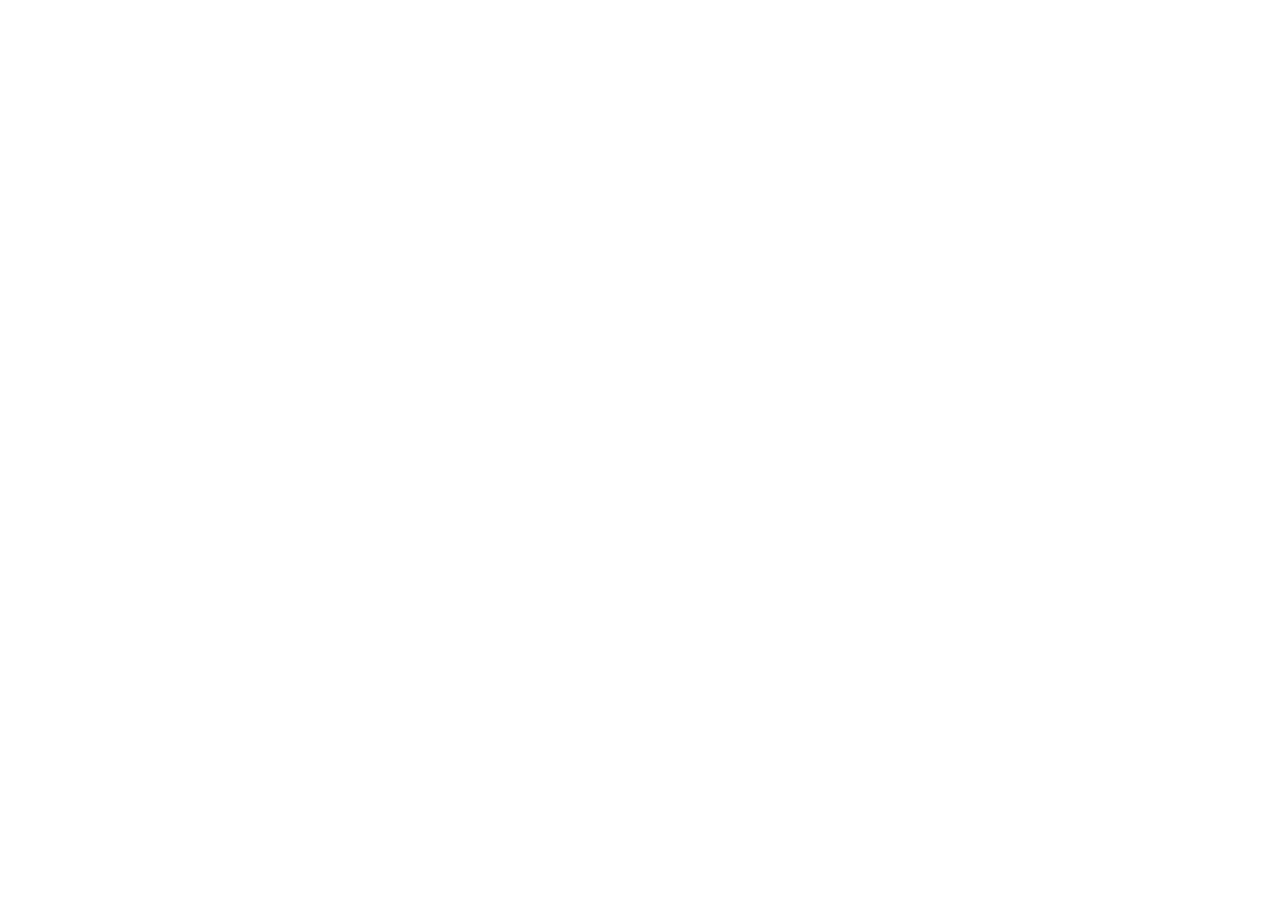
==== index.html @ 8bc642f0 "add home page" ====
<!DOCTYPE html>
<html lang="en">
<head>
  <meta charset="UTF-8">
  <meta name="viewport" content="width=device-width, initial-scale=1.0">
  <title>Friendly Accounting Service - Home</title>
</head>
<body>
  
</body>
</html>
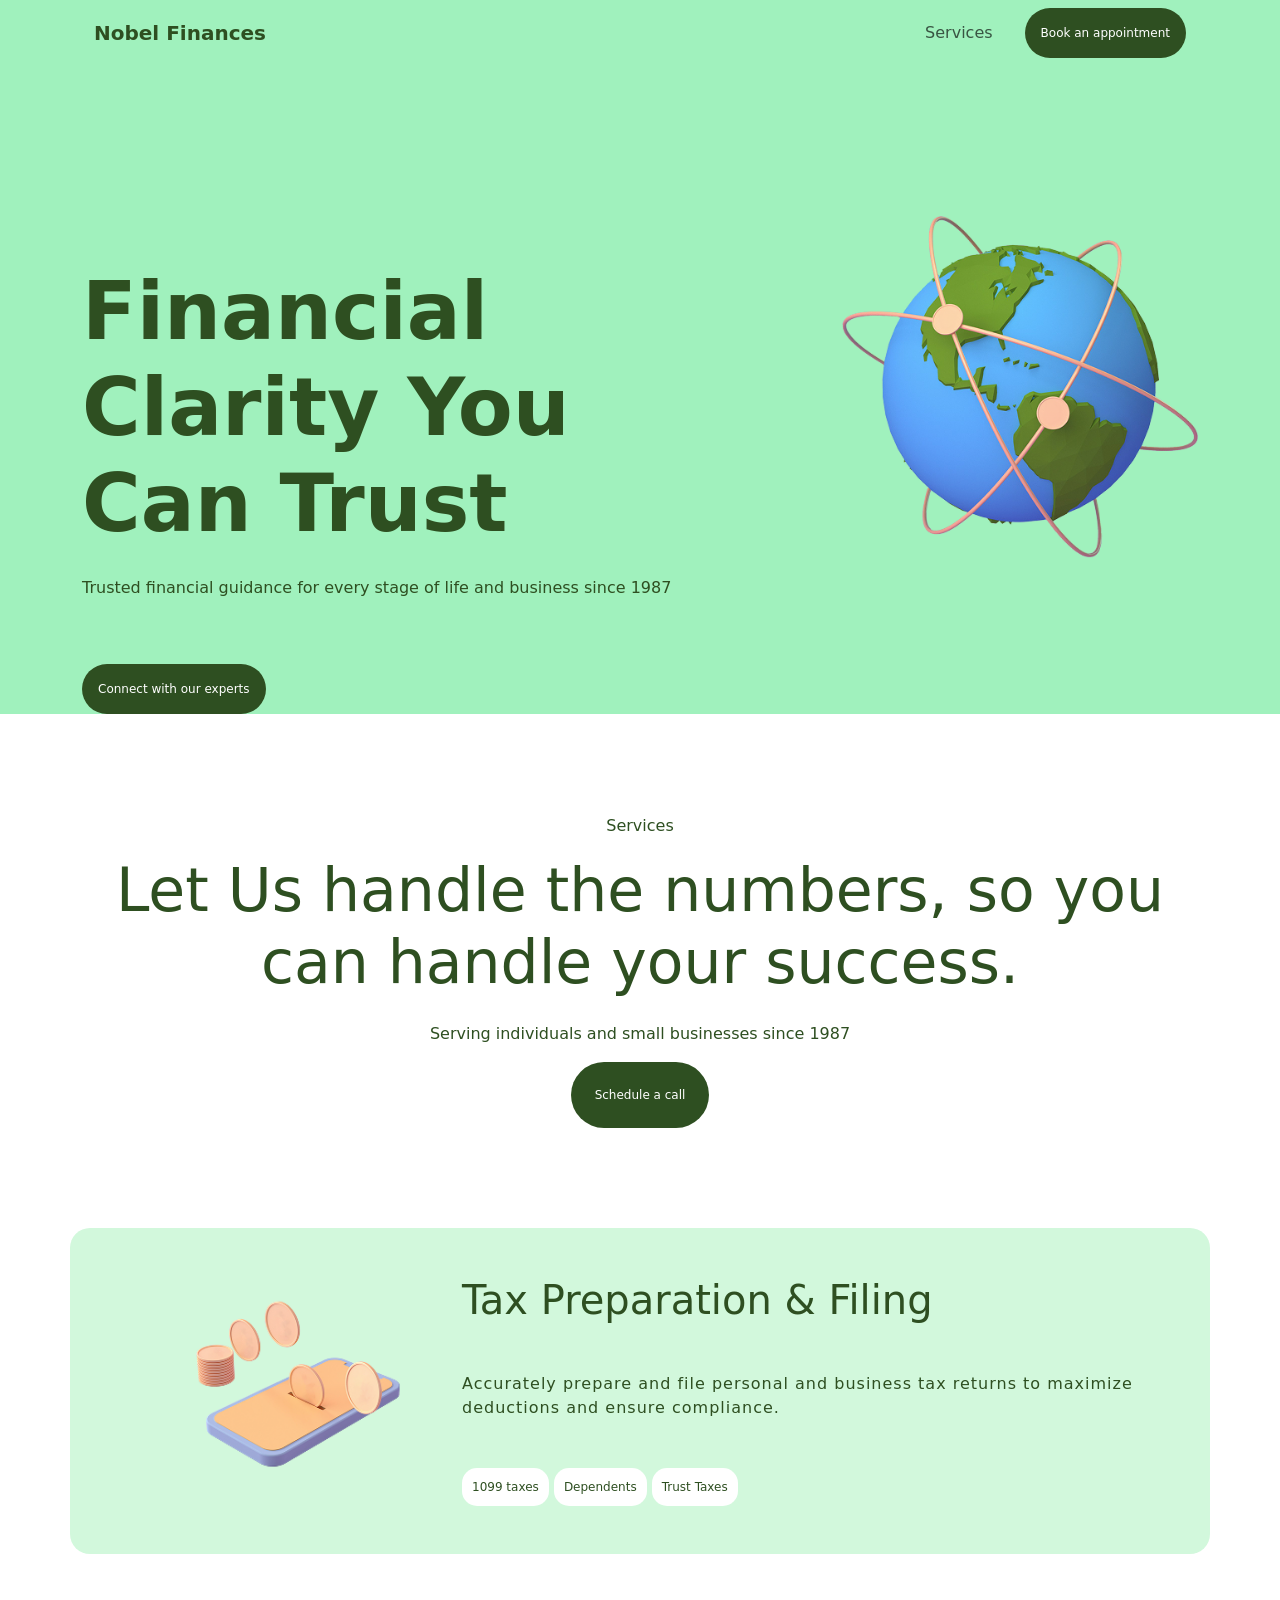
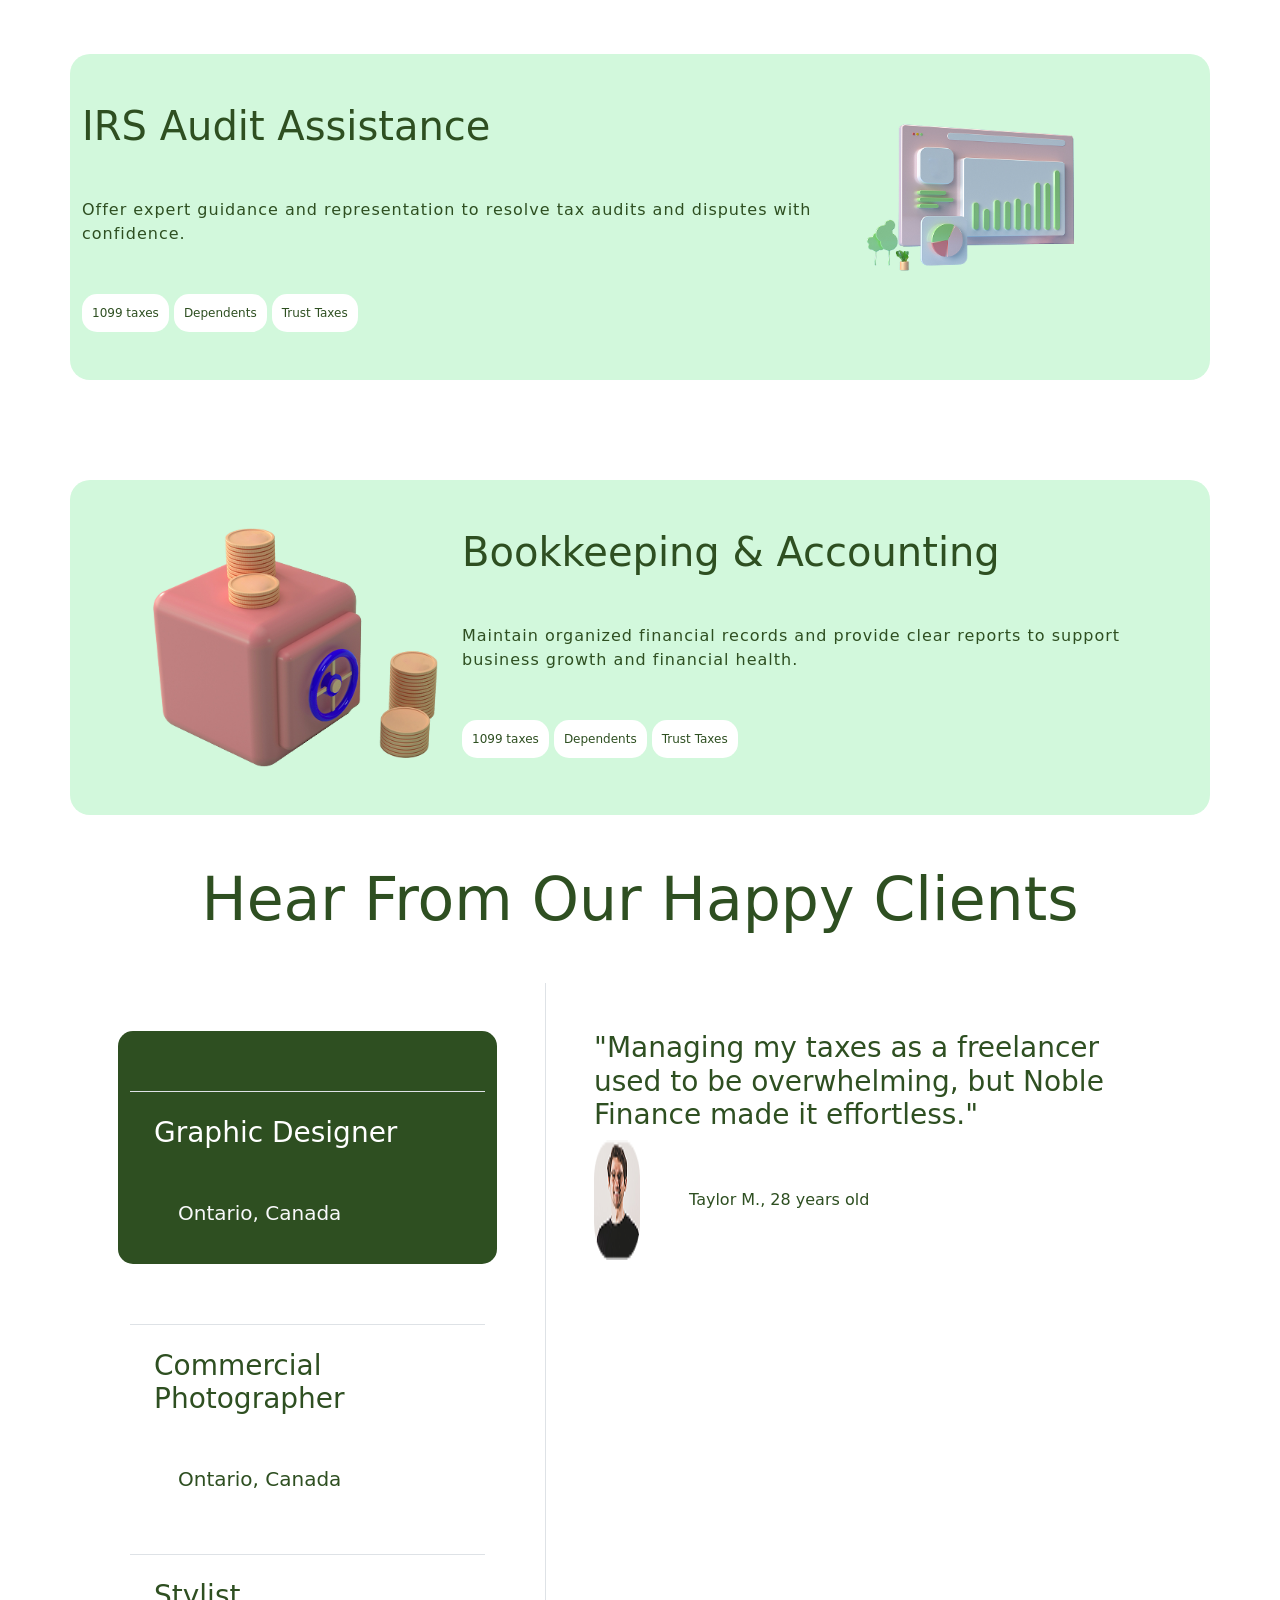
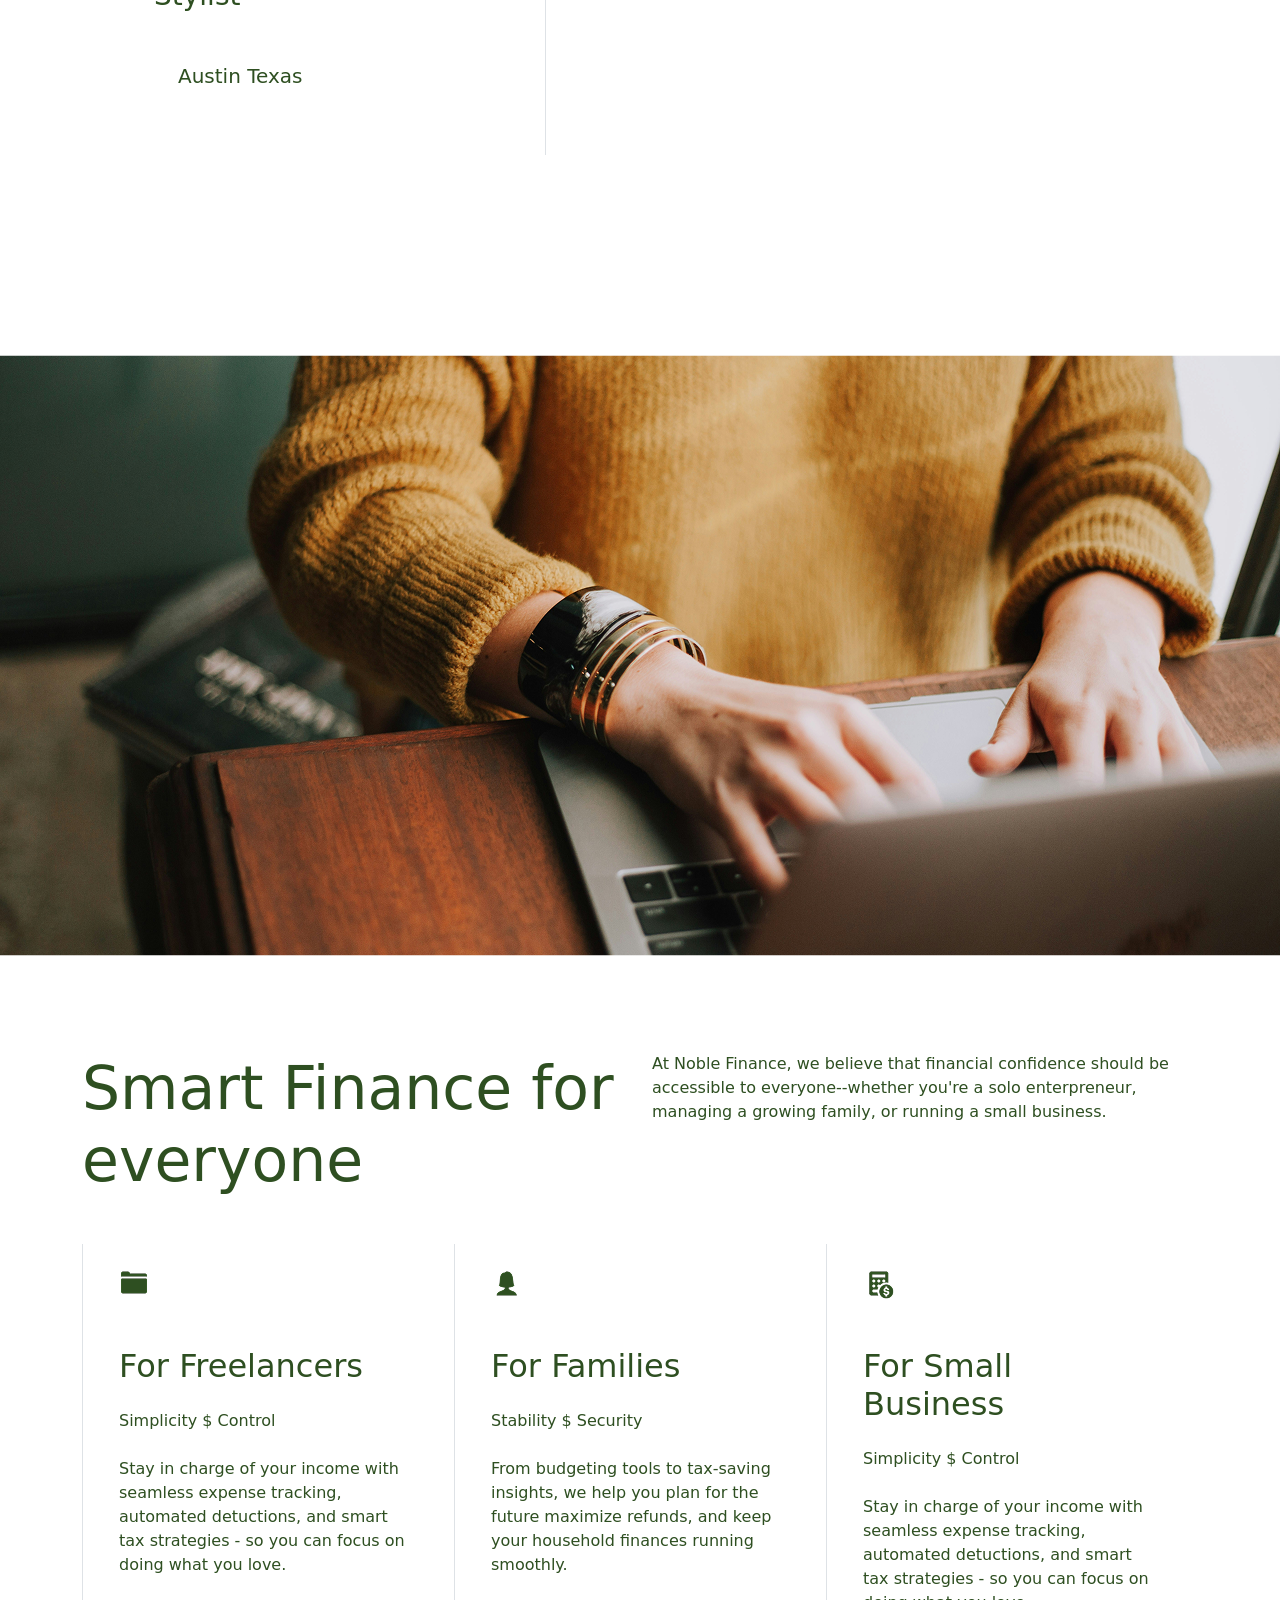
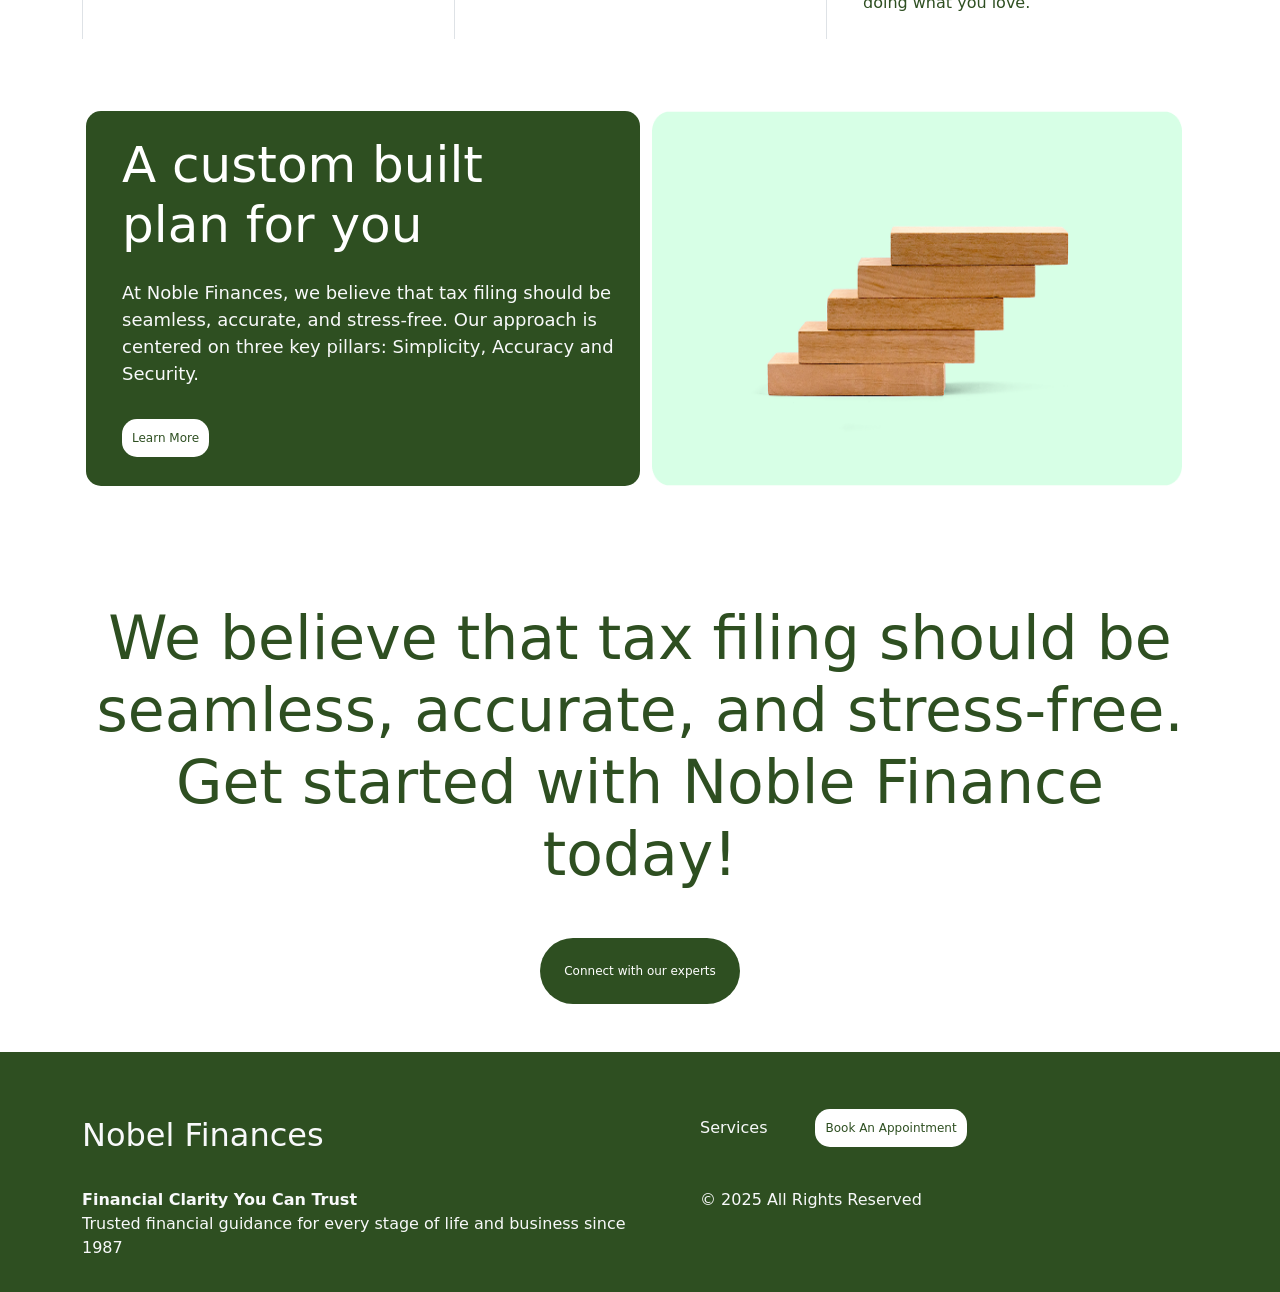
==== commit 5265eb38: "add home page complete and responsive" ====
--- a/index.html
+++ b/index.html
@@ -1,11 +1,255 @@
 <!DOCTYPE html>
 <html lang="en">
+
 <head>
   <meta charset="UTF-8">
   <meta name="viewport" content="width=device-width, initial-scale=1.0">
   <title>Friendly Accounting Service - Home</title>
+  <link rel="stylesheet" href="style.css">
+  <!-- Bootstrap CDN -->
+  <link href="https://cdn.jsdelivr.net/npm/bootstrap@5.3.3/dist/css/bootstrap.min.css" rel="stylesheet">
 </head>
+
 <body>
-  
+  <!-- Home Page: Nav-Bar Section -->
+  <header>
+    <div class="container">
+      <nav class="navbar navbar-expand-sm">
+        <div class="container">
+          <a class="navbar-brand logo fw-semibold" href="index.html">Nobel Finances</a>
+          <button class="navbar-toggler" type="button" data-bs-toggle="collapse" data-bs-target="#collapsibleNavbar">
+            <span class="navbar-toggler-icon"></span>
+          </button>
+          <div class="collapse navbar-collapse justify-content-end" id="collapsibleNavbar">
+            <ul class="navbar-nav">
+              <li class="nav-item">
+                <a class="nav-link me-4" href="services.html">Services</a>
+              </li>
+            </ul>
+            <button class="dark-button border-0 p-3">Book an appointment</button>
+          </div>
+        </div>
+      </nav>
+    </div>
+    <!-- Main Banner Section -->
+    <div class="container main-banner">
+      <div class="row justify-content-between">
+        <div class="col-sm-12 col-md-7">
+          <h1 class="main-heading mt-5">Financial Clarity You Can Trust</h1>
+          <p class="mt-4">Trusted financial guidance for every stage of life and business since 1987</p>
+          <button class="dark-button border-0 p-3 mt-5">Connect with our experts</button>
+        </div>
+        <div class="col-sm-12 col-md-4 atlas-img mb-5">
+          <img src="assets/images/atlas_img.png" alt="atlas img">
+        </div>
+      </div>
+    </div>
+  </header>
+
+  <main>
+    <!-- About Us -->
+    <div class="container home-about">
+      <p class="text-center">Services</p>
+      <h2 class="sub-title banner-title text-center">Let Us handle the numbers, so you can handle your success.
+      </h2>
+      <p class="text-center mt-4">Serving individuals and small businesses since 1987</p>
+      <div class="d-flex justify-content-center">
+        <button class="dark-button border-0 p-4">Schedule a call</button>
+      </div>
+    </div>
+    <!--  SMALL BANNERS-->
+    <!-- Tax Preparation and Filing -->
+    <div class="container banner-sm d-flex">
+      <div class="row mt-5 mb-5">
+        <div class="col-sm-12 col-md-6 col-lg-4 text-end">
+          <img src="assets/images/taxpayer_banner.png" class="banner-sm-img" alt="mobile gold">
+        </div>
+        <div class="col-sm-12 col-md-6 col-lg-8">
+          <h2 class="banner-sm-title">Tax Preparation & Filing</h2>
+          <p class="banner-sm-text mb-5 mt-5">Accurately prepare and file personal and business tax returns to maximize
+            deductions
+            and ensure compliance.</p>
+          <button class="light-button border-0">1099 taxes</button>
+          <button class="light-button border-0">Dependents</button>
+          <button class="light-button border-0">Trust Taxes</button>
+        </div>
+      </div>
+    </div>
+    <!-- IRS Audit Assistance -->
+    <div class="container banner-sm d-flex justify-content-center">
+      <div class="row flex-row-reverse mt-5 mb-5">
+        <div class="col-sm-12 col-md-6 col-lg-4">
+          <img src="assets/images/audit_img.png" class="banner-sm-img" alt="mobile gold">
+        </div>
+        <div class="col-sm-12 col-md-6 col-lg-8">
+          <h2 class="banner-sm-title">IRS Audit Assistance</h2>
+          <p class="banner-sm-text mb-5 mt-5">
+            Offer expert guidance and representation to resolve tax audits and
+            disputes with confidence.
+          </p>
+          <button class="light-button border-0">1099 taxes</button>
+          <button class="light-button border-0">Dependents</button>
+          <button class="light-button border-0">Trust Taxes</button>
+        </div>
+      </div>
+    </div>
+    <!-- Bookkeeping & Accounting -->
+    <div class="container banner-sm d-flex">
+      <div class="row mt-5 mb-5">
+        <div class="col-sm-12 col-md-6 col-lg-4 text-end">
+          <img src="assets/images/bookkeeping_img.png" class="banner-sm-img" alt="mobile gold">
+        </div>
+        <div class="col-sm-12 col-md-6 col-lg-8">
+          <h2 class="banner-sm-title">Bookkeeping & Accounting</h2>
+          <p class="banner-sm-text mb-5 mt-5">
+            Maintain organized financial records and provide clear reports to support
+            business growth and financial health.</p>
+          <button class="light-button border-0">1099 taxes</button>
+          <button class="light-button border-0">Dependents</button>
+          <button class="light-button border-0">Trust Taxes</button>
+        </div>
+      </div>
+    </div>
+    <!-- Client Review -->
+    <div class="container mt-5">
+      <div class="row">
+        <h2 class="sub-title text-center mb-5">Hear From Our Happy Clients</h2>
+        <div class="col-sm-12 col-md-5 p-5 review-section">
+          <div class="container dark-card">
+            <!-- <div class="horizontal-line mt-3"></div> -->
+            <h3 class="card-header border-top p-4">Graphic Designer</h3>
+            <p class="text-light ms-5 mt-4">Ontario, Canada</p>
+          </div>
+          <div class="container light-card">
+            <!-- <div class="horizontal-line mt-3"></div> -->
+            <h3 class="card-header border-top p-4">Commercial Photographer</h3>
+            <p class="ms-5 mt-4">Ontario, Canada</p>
+          </div>
+          <div class="container light-card">
+            <!-- <div class="horizontal-line mt-3"></div> -->
+            <h3 class="card-header border-top p-4">Stylist</h3>
+            <p class="ms-5 mt-4">Austin Texas</p>
+          </div>
+        </div>
+
+        <div class="col-sm-12 col-md-7 border-start p-5">
+          <!-- <div class="vertical-line"></div> -->
+          <div class="d-flex flex-wrap">
+            <h3>"Managing my taxes as a freelancer used to be overwhelming, but
+              Noble Finance made it effortless."
+            </h3>
+            <img src="assets/images/taylor_avatar.png" class="taylor-avatar img-fluid" alt="">
+            <p class="m-5">Taylor M., 28 years old</p>
+          </div>
+        </div>
+      </div>
+    </div>
+
+    <!-- Full image banner -->
+    <div>
+      <img src="assets/images/banner_fullimg.png" class="full-img-banner" alt="">
+    </div>
+
+    <!-- Finance for everyone -->
+    <div class="container smart-finance mt-5">
+      <div class="row">
+        <div class="col-md-6 d-flex">
+          <h2 class="sub-title mt-5">Smart Finance for everyone</h2>
+        </div>
+        <div class="col-md-6 mt-5 ">
+          <p>At Noble Finance, we believe that financial confidence should be accessible to
+            everyone--whether you're a solo enterpreneur, managing a growing family, or
+            running a small business.
+          </p>
+        </div>
+      </div>
+      <div class="container">
+        <div class="row mt-5">
+          <div class="col-md-12 col-lg-4 border-start">
+            <img src="assets/icons/folder_icon.png" class="m-4" alt="folder icon">
+            <h2 class="banner-sm-title m-4">For Freelancers</h2>
+            <p class="m-4">Simplicity $ Control</p>
+            <p class="m-4">Stay in charge of your income with seamless expense tracking, automated detuctions,
+              and smart tax strategies - so you can focus on doing what you love.
+            </p>
+          </div>
+          <div class="col-md-12 col-lg-4 border-start">
+            <img src="assets/icons/dp_icon.png" class="m-4" alt="dp icon">
+            <h2 class="banner-sm-title m-4">For Families</h2>
+            <p class="m-4">Stability $ Security</p>
+            <p class="m-4">From budgeting tools to tax-saving insights, we help you plan for the future maximize
+              refunds, and keep your household finances running smoothly.
+            </p>
+          </div>
+          <div class="col-md-12 col-lg-4 border-start">
+            <img src="assets/icons/calculator_icon.png" class="m-4" alt="Finance calculator icon">
+            <h2 class="banner-sm-title m-4">For Small Business</h2>
+            <p class="m-4">Simplicity $ Control</p>
+            <p class="m-4">Stay in charge of your income with seamless expense tracking, automated detuctions,
+              and smart tax strategies - so you can focus on doing what you love.
+            </p>
+          </div>
+        </div>
+      </div>
+    </div>
+
+    <!-- Custom built plan banner -->
+     <div class="container mt-5">
+      <div class="row custom-plan-banner p-3">
+        <div class="col-md-6 custom-plan dark-card mt-2">
+          <h2 class="m-4">A custom built plan for you</h2>
+          <p class="text-light ms-4">At Noble Finances, we believe  that tax filing should be seamless, accurate, and stress-free.
+            Our approach is centered on three key pillars: Simplicity, Accuracy and Security.
+          </p>
+          <button class="light-button border-0 mt-3 ms-4">Learn More</button>
+        </div>
+        <div class="col-md-6 mt-2">
+          <img src="assets/images/wooden_graph.png" class="w-100" alt="">
+        </div>
+      </div>
+     </div>
+
+    <!-- About Our Moto -->
+    <div class="container home-about">
+      <h2 class="sub-title text-center mt-5">
+        We believe that tax filing should be seamless, accurate, and stress-free.
+        Get started with Noble Finance today!
+      </h2>
+      <div class="d-flex justify-content-center mt-5">
+        <button class="dark-button border-0 p-4">Connect with our experts</button>
+      </div>
+    </div>
+  </main>
+
+  <!-- Footer Section -->
+  <footer class="footer-section">
+    <div class="container py-3 mt-5">
+      <div class="row">
+        <div class="col-sm-12 col-md-6 d-flex">
+          <h2 class="text-light mt-5">Nobel Finances</h2>
+        </div>
+        <div class="col-sm-12 col-md-6 d-flex">
+          <div class="footer-text d-flex align-items-center">
+            <a class="footer-tex text-light text-decoration-none m-5" href="#">Services</a>
+            <button class="light-button border-0">Book An Appointment</button>
+          </div>
+        </div>
+      </div>
+      <div class="row">
+        <div class="col-sm-12 col-md-6">
+            <p class="footer-text text-light"><b class="text-light d-block">Financial Clarity You Can Trust</b>
+              Trusted financial guidance for every stage of life and business since 1987
+          </p>
+        </div>
+        <div class="col-sm-12 col-md-6">
+          <p class="footer-text text-light ms-5">&copy; 2025 All Rights Reserved</p>
+        </div>
+      </div>
+    </div>
+  </footer>
+
+  <!-- JavaScript CDN -->
+  <script src="https://cdn.jsdelivr.net/npm/bootstrap@5.3.3/dist/js/bootstrap.bundle.min.js"></script>
 </body>
+
 </html>
--- a/style.css
+++ b/style.css
@@ -0,0 +1,188 @@
+* {
+  color: #2E4F21;
+  box-sizing: border-box;
+  margin: 0;
+  padding: 0;
+}
+
+header {
+  background-color: #A0F1BD;
+}
+
+.navbar-brand.logo {
+  color: #2E4F21;
+}
+
+.dark-button {
+  background-color: #2E4F21;
+  color: white;
+  border-radius: 35px;
+  font-size: 12px;
+}
+.dark-button:hover {
+  background-color: white;
+  color: #2E4F21;
+  cursor: pointer;
+  transition: background-color 0.5s ease;
+}
+
+.light-button {
+  color: #2E4F21;
+  border-radius: 15px;
+  background-color: white;
+  padding: 10px;
+  font-size: 12px;
+}
+.light-button:hover {
+  background-color: #A0F1BD;
+  cursor: pointer;
+  transition: background-color 0.5s ease;
+}
+
+.main-banner {
+  margin-top: 150px;
+}
+
+.main-heading {
+  font-size: 80px;
+  font-weight: 600;
+}
+
+.atlas-img img {
+  width: 100%;
+}
+
+.home-about {
+  margin-top: 100px;
+}
+.home-about button:hover {
+  background-color: #A0F1BD;
+}
+
+.sub-title {
+  margin: auto;
+  font-size: 60px;
+  font-weight: 400;
+}
+
+.banner-sm {
+  background-color: #D2F8DC;
+  border-radius: 20px;
+  margin-top: 100px;
+}
+.banner-sm .banner-sm-img {
+  width: 80%;
+}
+.banner-sm .banner-sm-title {
+  font-size: 40px;
+}
+.banner-sm .banner-sm-text {
+  letter-spacing: 1px;
+}
+
+.dark-card {
+  font-size: 20px;
+  font-weight: 100;
+  background-color: #2E4F21;
+  border-radius: 15px;
+  color: white;
+  padding: 20px;
+}
+
+.light-card {
+  font-size: 20px;
+  font-weight: 100;
+  margin-top: 60px;
+  color: #2E4F21;
+}
+
+.card-header {
+  margin-top: 40px;
+}
+
+.review-text {
+  font-size: 30px;
+}
+
+.full-img-banner {
+  width: 100%;
+  margin-top: 200px;
+}
+
+.custom-plan {
+  height: 375px;
+  padding: 0;
+}
+.custom-plan h2 {
+  font-size: 50px;
+  font-weight: 300;
+}
+.custom-plan p {
+  font-size: 18px;
+}
+
+.custom-plan-banner img {
+  height: 375px;
+}
+
+.footer-section {
+  background-color: #2E4F21;
+}
+
+@media screen and (max-width: 768px) {
+  .main-heading {
+    font-size: 58px;
+    font-weight: 600;
+  }
+  .sub-title {
+    font-size: 48px;
+  }
+  .custom-plan h2 {
+    font-size: 35px;
+  }
+  .custom-plan p {
+    font-size: 18px;
+  }
+}
+@media screen and (max-width: 480px) {
+  .main-banner {
+    margin-top: 50px;
+  }
+  .main-heading {
+    font-size: 40px;
+    font-weight: 600;
+  }
+  .banner-sm {
+    background-color: #D2F8DC;
+    border-radius: 20px;
+    margin-top: 100px;
+    padding: 0;
+  }
+  .banner-sm .banner-sm-title {
+    width: 100%;
+    text-align: center;
+  }
+  .banner-sm .banner-sm-text {
+    width: 100%;
+  }
+  .banner-sm .light-button {
+    padding: 5px;
+  }
+  .review-section {
+    display: flex;
+    flex-direction: column;
+    align-items: center;
+  }
+  .sub-title {
+    font-size: 32px;
+  }
+  .custom-plan h2 {
+    font-size: 28px;
+  }
+  .custom-plan p {
+    font-size: 16px;
+  }
+  .footer-section .footer-text {
+    font-size: 12px;
+  }
+}/*# sourceMappingURL=style.css.map */
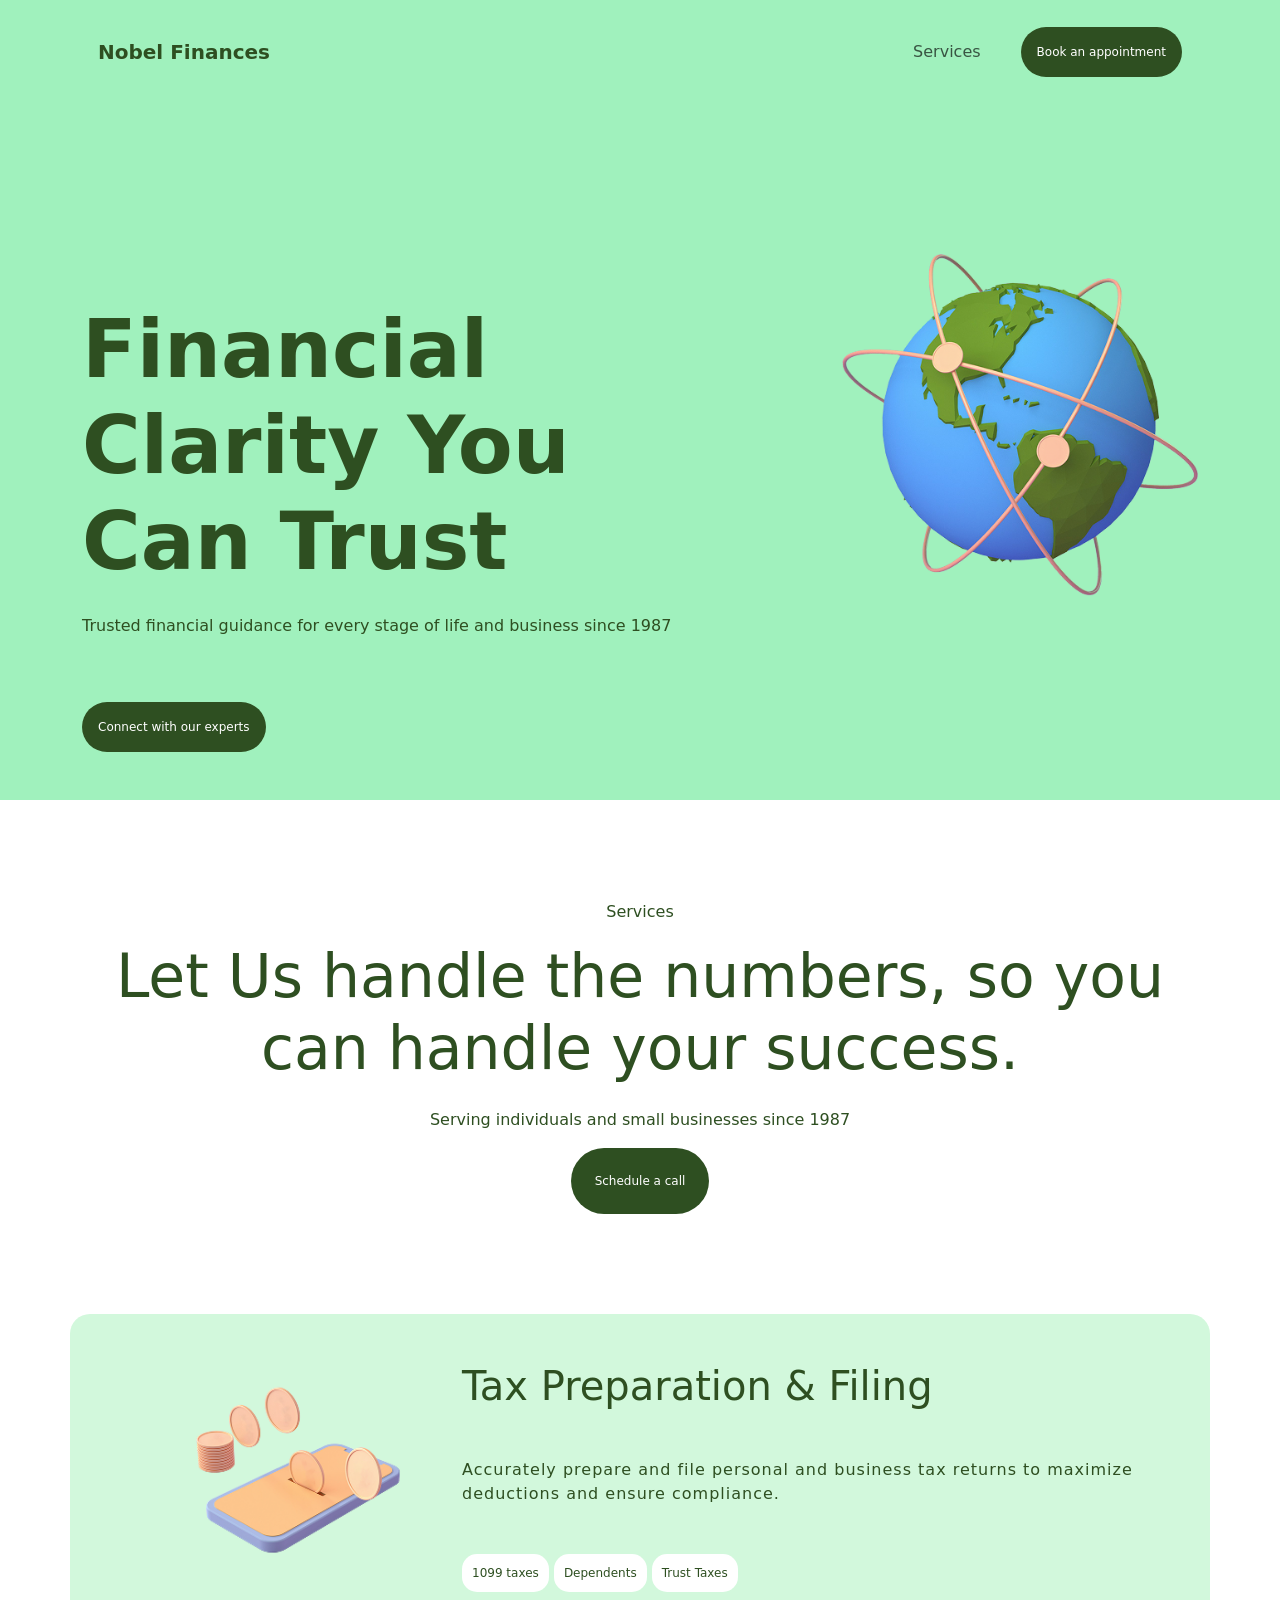
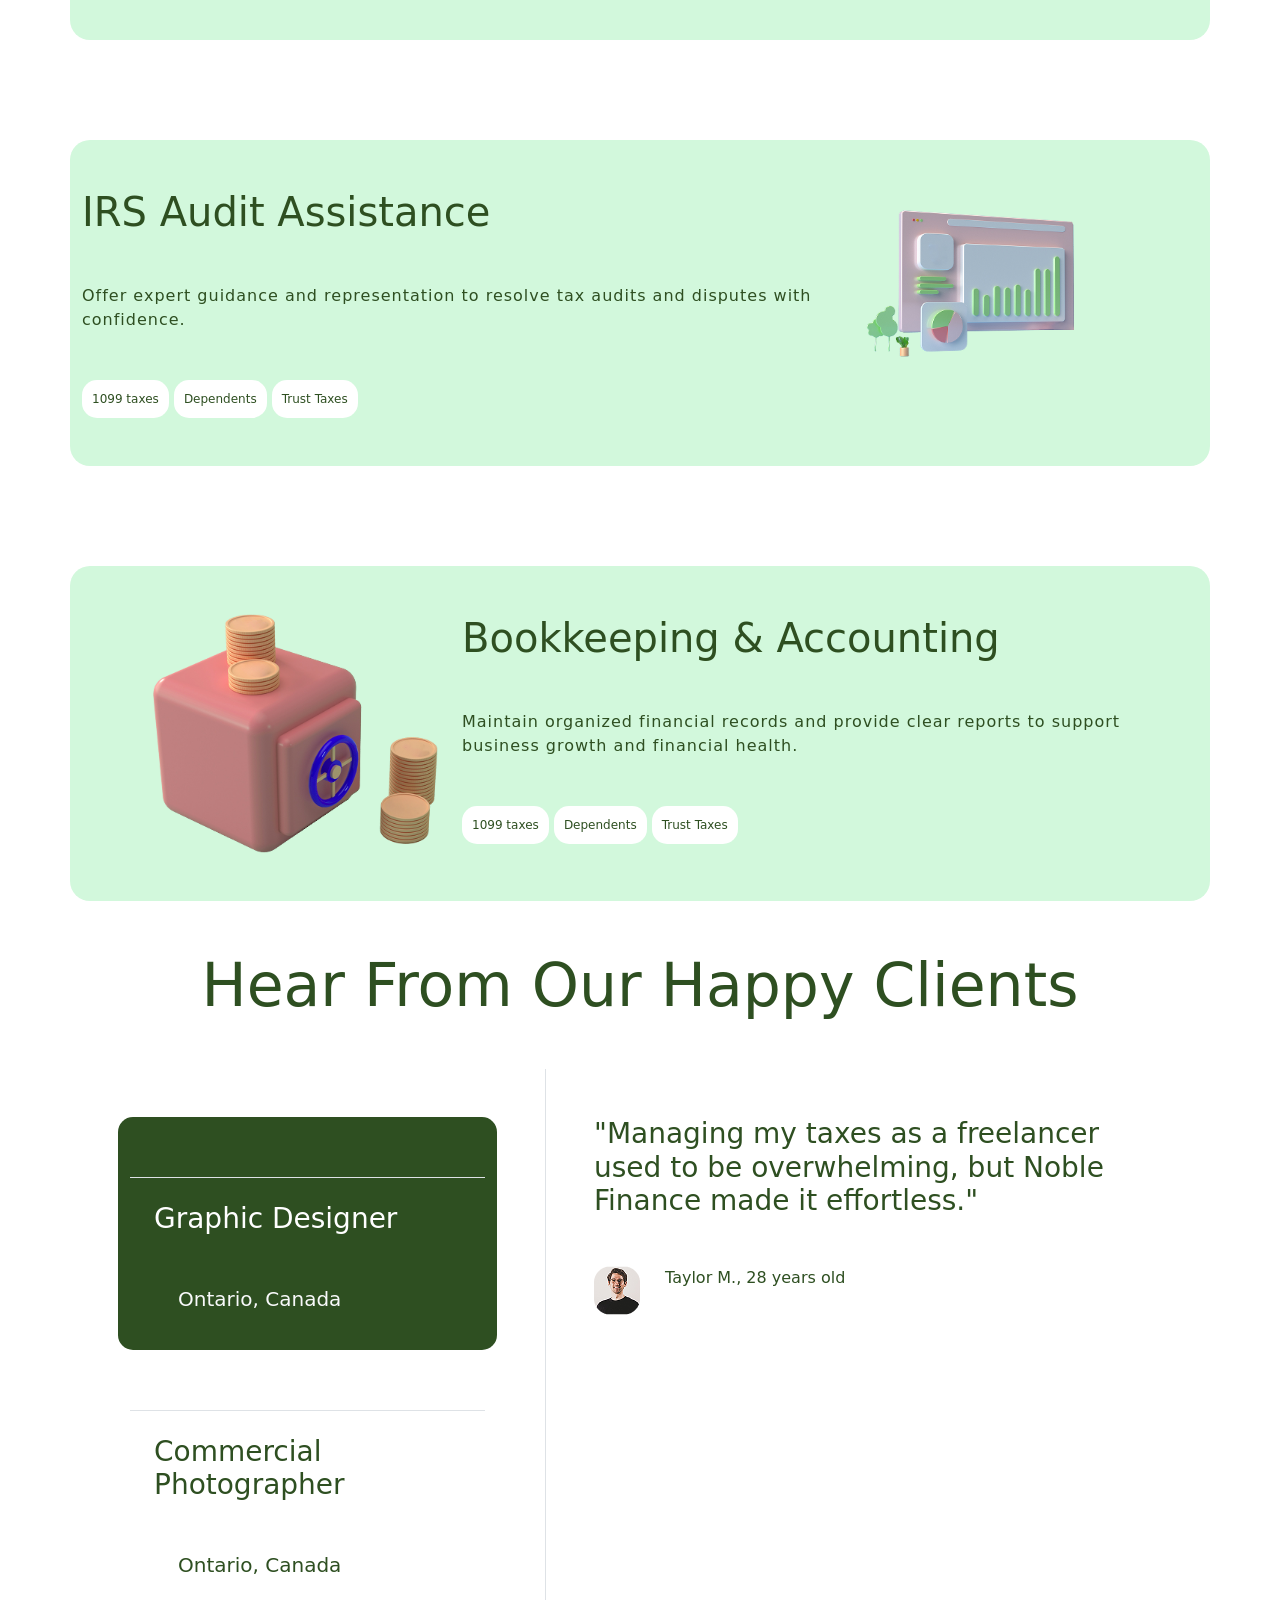
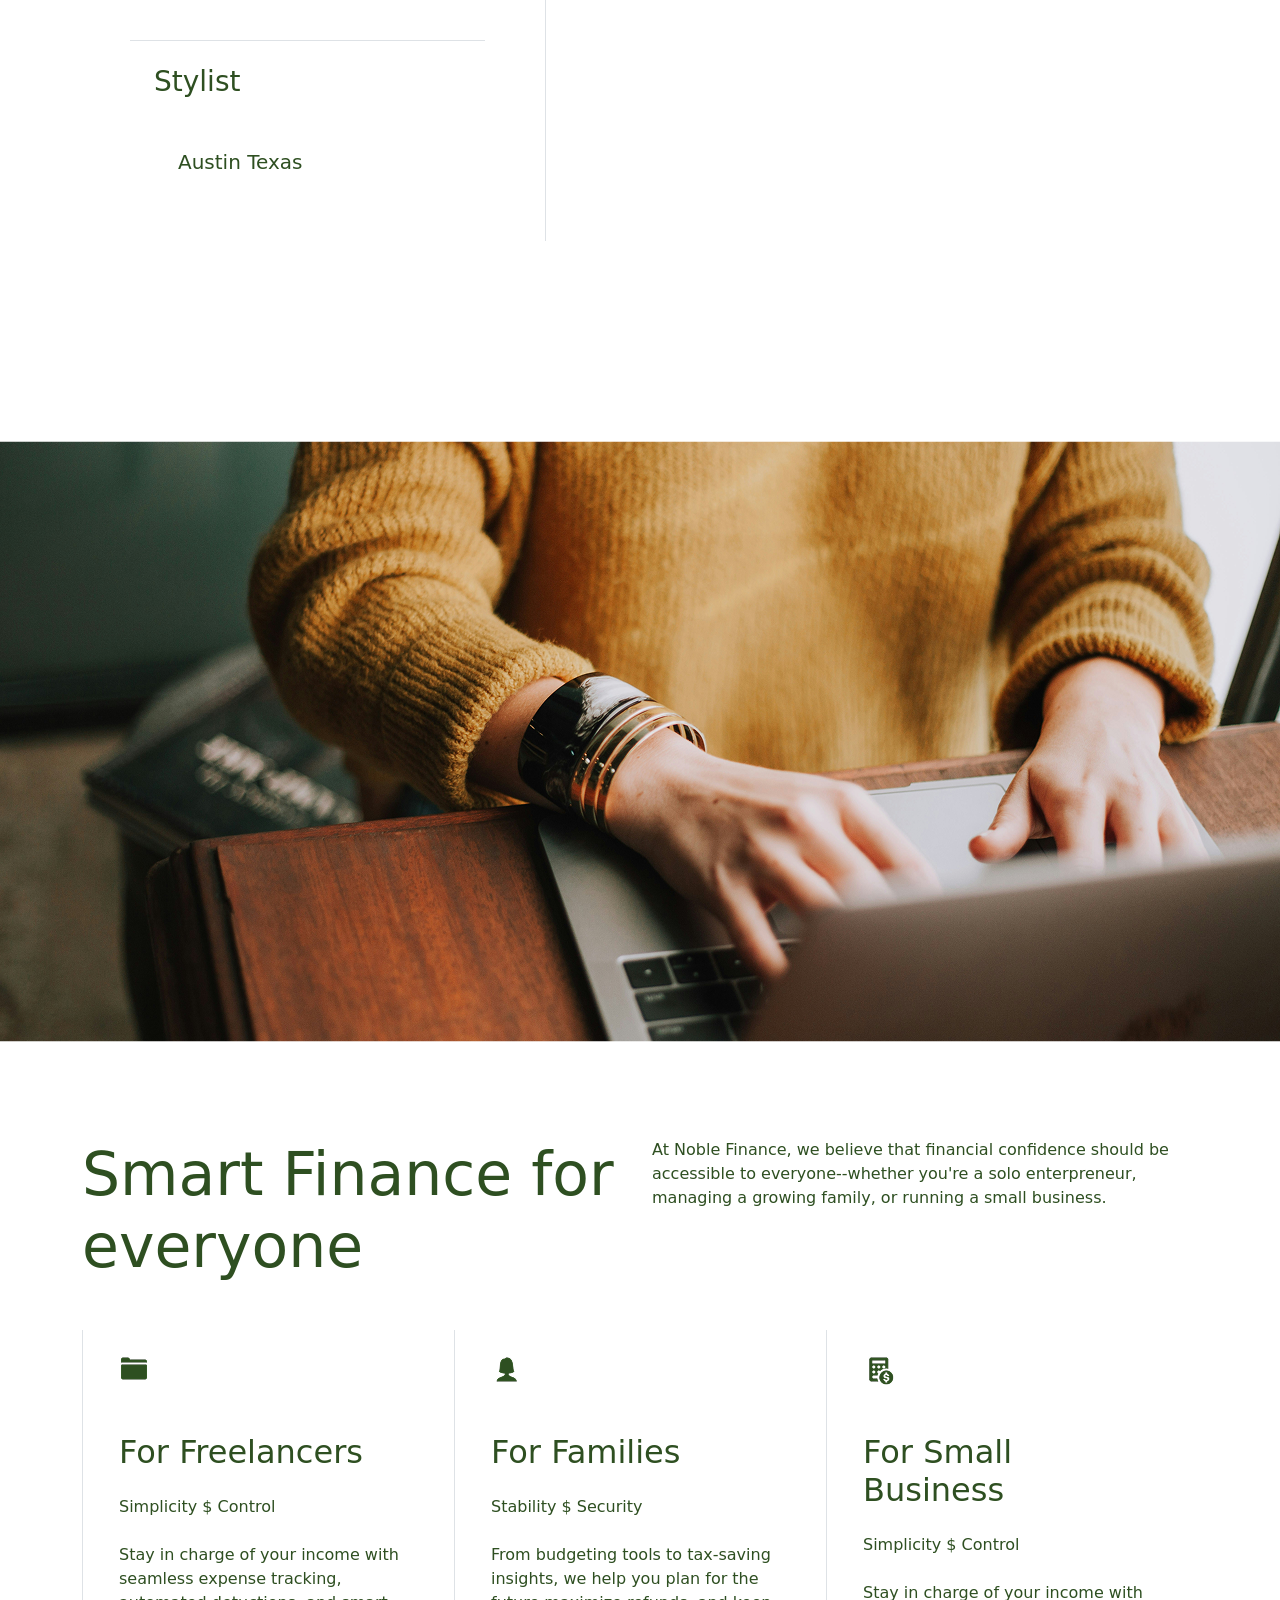
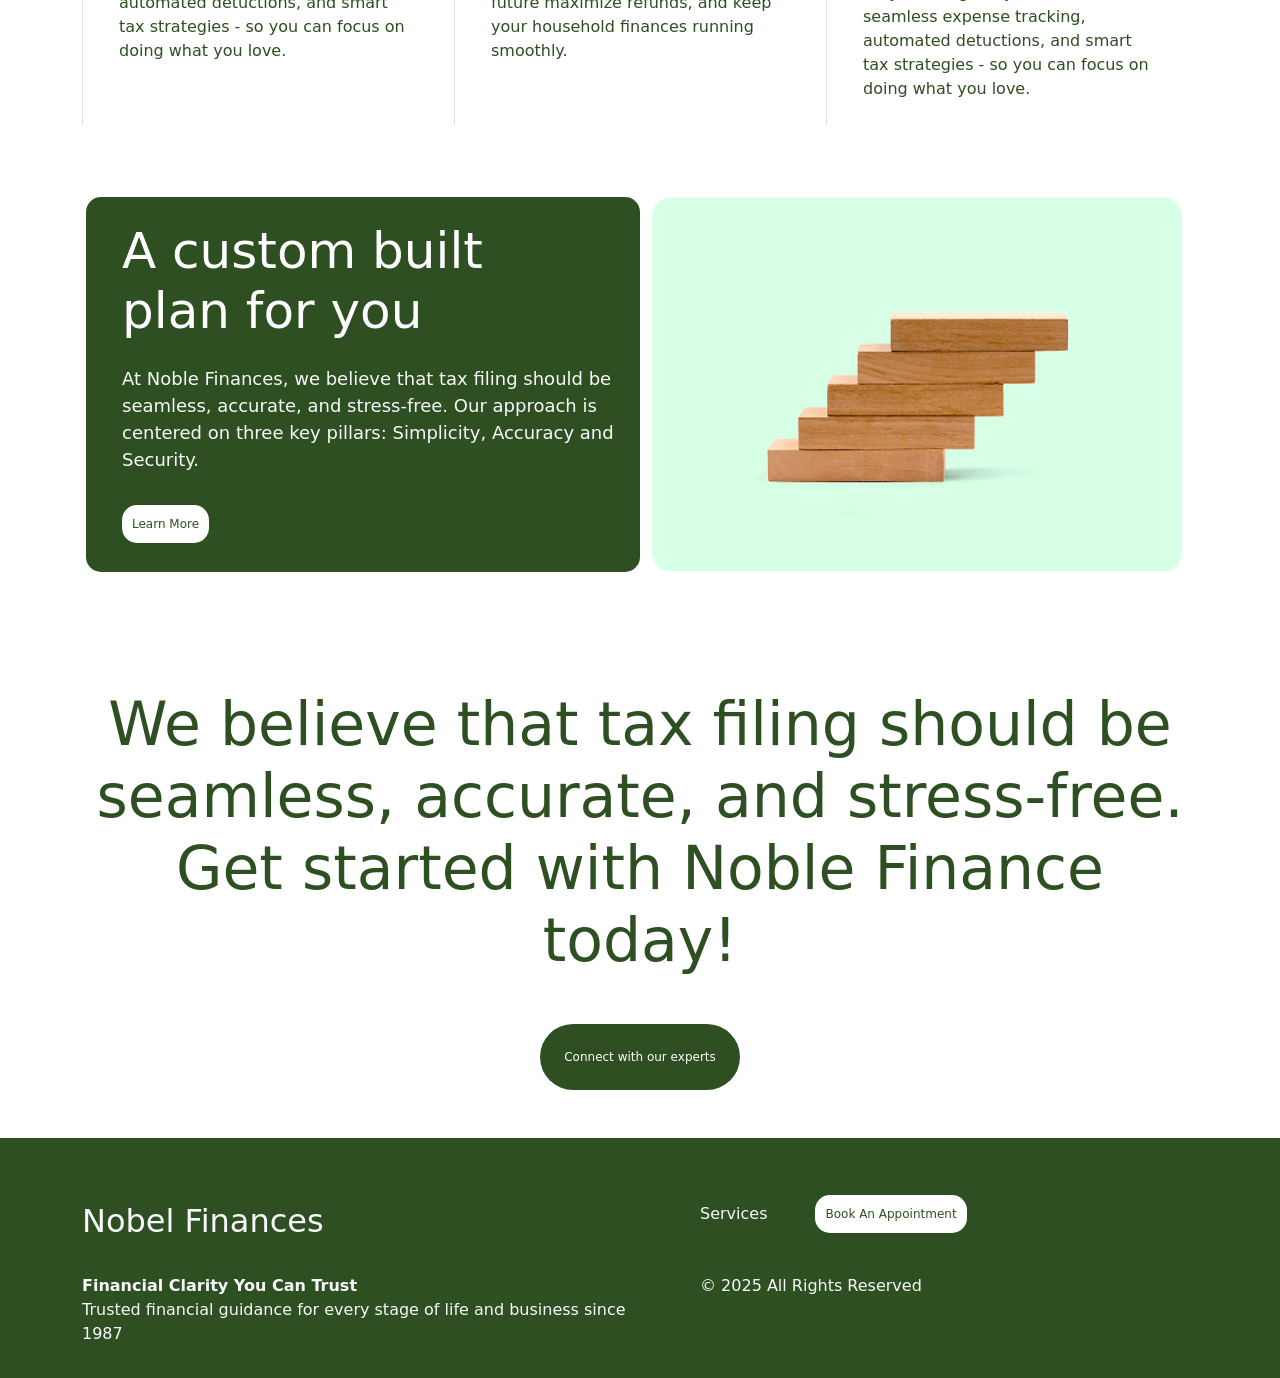
==== commit e49ae849: "add booking page complete and responsive" ====
--- a/index.html
+++ b/index.html
@@ -13,7 +13,7 @@
 <body>
   <!-- Home Page: Nav-Bar Section -->
   <header>
-    <div class="container">
+    <div class="container p-3">
       <nav class="navbar navbar-expand-sm">
         <div class="container">
           <a class="navbar-brand logo fw-semibold" href="index.html">Nobel Finances</a>
@@ -23,10 +23,10 @@
           <div class="collapse navbar-collapse justify-content-end" id="collapsibleNavbar">
             <ul class="navbar-nav">
               <li class="nav-item">
-                <a class="nav-link me-4" href="services.html">Services</a>
+                <a class="nav-link me-4 p-3" href="services.html">Services</a>
               </li>
             </ul>
-            <button class="dark-button border-0 p-3">Book an appointment</button>
+            <a href="booking.html" class="dark-button text-decoration-none border-0 p-3">Book an appointment</a>
           </div>
         </div>
       </nav>
@@ -37,7 +37,7 @@
         <div class="col-sm-12 col-md-7">
           <h1 class="main-heading mt-5">Financial Clarity You Can Trust</h1>
           <p class="mt-4">Trusted financial guidance for every stage of life and business since 1987</p>
-          <button class="dark-button border-0 p-3 mt-5">Connect with our experts</button>
+          <button class="dark-button border-0 p-3 mt-5 mb-5">Connect with our experts</button>
         </div>
         <div class="col-sm-12 col-md-4 atlas-img mb-5">
           <img src="assets/images/atlas_img.png" alt="atlas img">
@@ -50,7 +50,7 @@
     <!-- About Us -->
     <div class="container home-about">
       <p class="text-center">Services</p>
-      <h2 class="sub-title banner-title text-center">Let Us handle the numbers, so you can handle your success.
+      <h2 class="sub-title text-center">Let Us handle the numbers, so you can handle your success.
       </h2>
       <p class="text-center mt-4">Serving individuals and small businesses since 1987</p>
       <div class="d-flex justify-content-center">
@@ -111,7 +111,7 @@
       </div>
     </div>
     <!-- Client Review -->
-    <div class="container mt-5">
+    <div class="container client-review mt-5">
       <div class="row">
         <h2 class="sub-title text-center mb-5">Hear From Our Happy Clients</h2>
         <div class="col-sm-12 col-md-5 p-5 review-section">
@@ -134,12 +134,14 @@
 
         <div class="col-sm-12 col-md-7 border-start p-5">
           <!-- <div class="vertical-line"></div> -->
-          <div class="d-flex flex-wrap">
+          <div>
             <h3>"Managing my taxes as a freelancer used to be overwhelming, but
               Noble Finance made it effortless."
             </h3>
-            <img src="assets/images/taylor_avatar.png" class="taylor-avatar img-fluid" alt="">
-            <p class="m-5">Taylor M., 28 years old</p>
+            <div class="d-flex mt-5">
+              <img src="assets/images/taylor_avatar.png" class="img-fluid" alt="taylor avatar">
+              <p class="ms-4">Taylor M., 28 years old</p>
+            </div>
           </div>
         </div>
       </div>
@@ -194,11 +196,12 @@
     </div>
 
     <!-- Custom built plan banner -->
-     <div class="container mt-5">
+    <div class="container mt-5">
       <div class="row custom-plan-banner p-3">
         <div class="col-md-6 custom-plan dark-card mt-2">
           <h2 class="m-4">A custom built plan for you</h2>
-          <p class="text-light ms-4">At Noble Finances, we believe  that tax filing should be seamless, accurate, and stress-free.
+          <p class="text-light ms-4">At Noble Finances, we believe that tax filing should be seamless, accurate, and
+            stress-free.
             Our approach is centered on three key pillars: Simplicity, Accuracy and Security.
           </p>
           <button class="light-button border-0 mt-3 ms-4">Learn More</button>
@@ -207,7 +210,7 @@
           <img src="assets/images/wooden_graph.png" class="w-100" alt="">
         </div>
       </div>
-     </div>
+    </div>
 
     <!-- About Our Moto -->
     <div class="container home-about">
@@ -237,8 +240,8 @@
       </div>
       <div class="row">
         <div class="col-sm-12 col-md-6">
-            <p class="footer-text text-light"><b class="text-light d-block">Financial Clarity You Can Trust</b>
-              Trusted financial guidance for every stage of life and business since 1987
+          <p class="footer-text text-light"><b class="text-light d-block">Financial Clarity You Can Trust</b>
+            Trusted financial guidance for every stage of life and business since 1987
           </p>
         </div>
         <div class="col-sm-12 col-md-6">
--- a/style.css
+++ b/style.css
@@ -35,6 +35,20 @@
 }
 .light-button:hover {
   background-color: #A0F1BD;
+  color: #2E4F21;
+  cursor: pointer;
+  transition: background-color 0.5s ease;
+}
+
+.dark-light-btn {
+  background-color: #2E4F21;
+  color: white;
+  border-radius: 35px;
+  font-size: 12px;
+}
+.dark-light-btn:hover {
+  background-color: #A0F1BD;
+  color: #2E4F21;
   cursor: pointer;
   transition: background-color 0.5s ease;
 }
@@ -100,10 +114,6 @@
   margin-top: 40px;
 }
 
-.review-text {
-  font-size: 30px;
-}
-
 .full-img-banner {
   width: 100%;
   margin-top: 200px;
@@ -127,6 +137,30 @@
 
 .footer-section {
   background-color: #2E4F21;
+}
+
+.financial-banner2 {
+  display: none;
+}
+
+.services-full-banner2 {
+  display: none;
+}
+
+.large-number {
+  font-size: 192px;
+  font-weight: 100;
+  color: #506349;
+}
+
+.onboard-title {
+  font-size: 60px;
+  color: #506349;
+}
+
+.onboard-text {
+  font-size: 30px;
+  color: #506349;
 }
 
 @media screen and (max-width: 768px) {
@@ -142,6 +176,26 @@
   }
   .custom-plan p {
     font-size: 18px;
+  }
+  .financial-banner1 {
+    display: none;
+  }
+  .financial-banner2 {
+    display: block;
+  }
+  .services-full-banner1 {
+    display: none;
+  }
+  .services-full-banner2 {
+    display: block;
+  }
+  .onboard-title {
+    font-size: 48px;
+    color: #506349;
+  }
+  .onboard-text {
+    font-size: 16px;
+    color: #506349;
   }
 }
 @media screen and (max-width: 480px) {
@@ -182,6 +236,20 @@
   .custom-plan p {
     font-size: 16px;
   }
+  .financial-banner1 {
+    display: none;
+  }
+  .services-full-banner1 {
+    display: none;
+  }
+  .onboard-title {
+    font-size: 32px;
+    color: #506349;
+  }
+  .onboard-text {
+    font-size: 16px;
+    color: #506349;
+  }
   .footer-section .footer-text {
     font-size: 12px;
   }
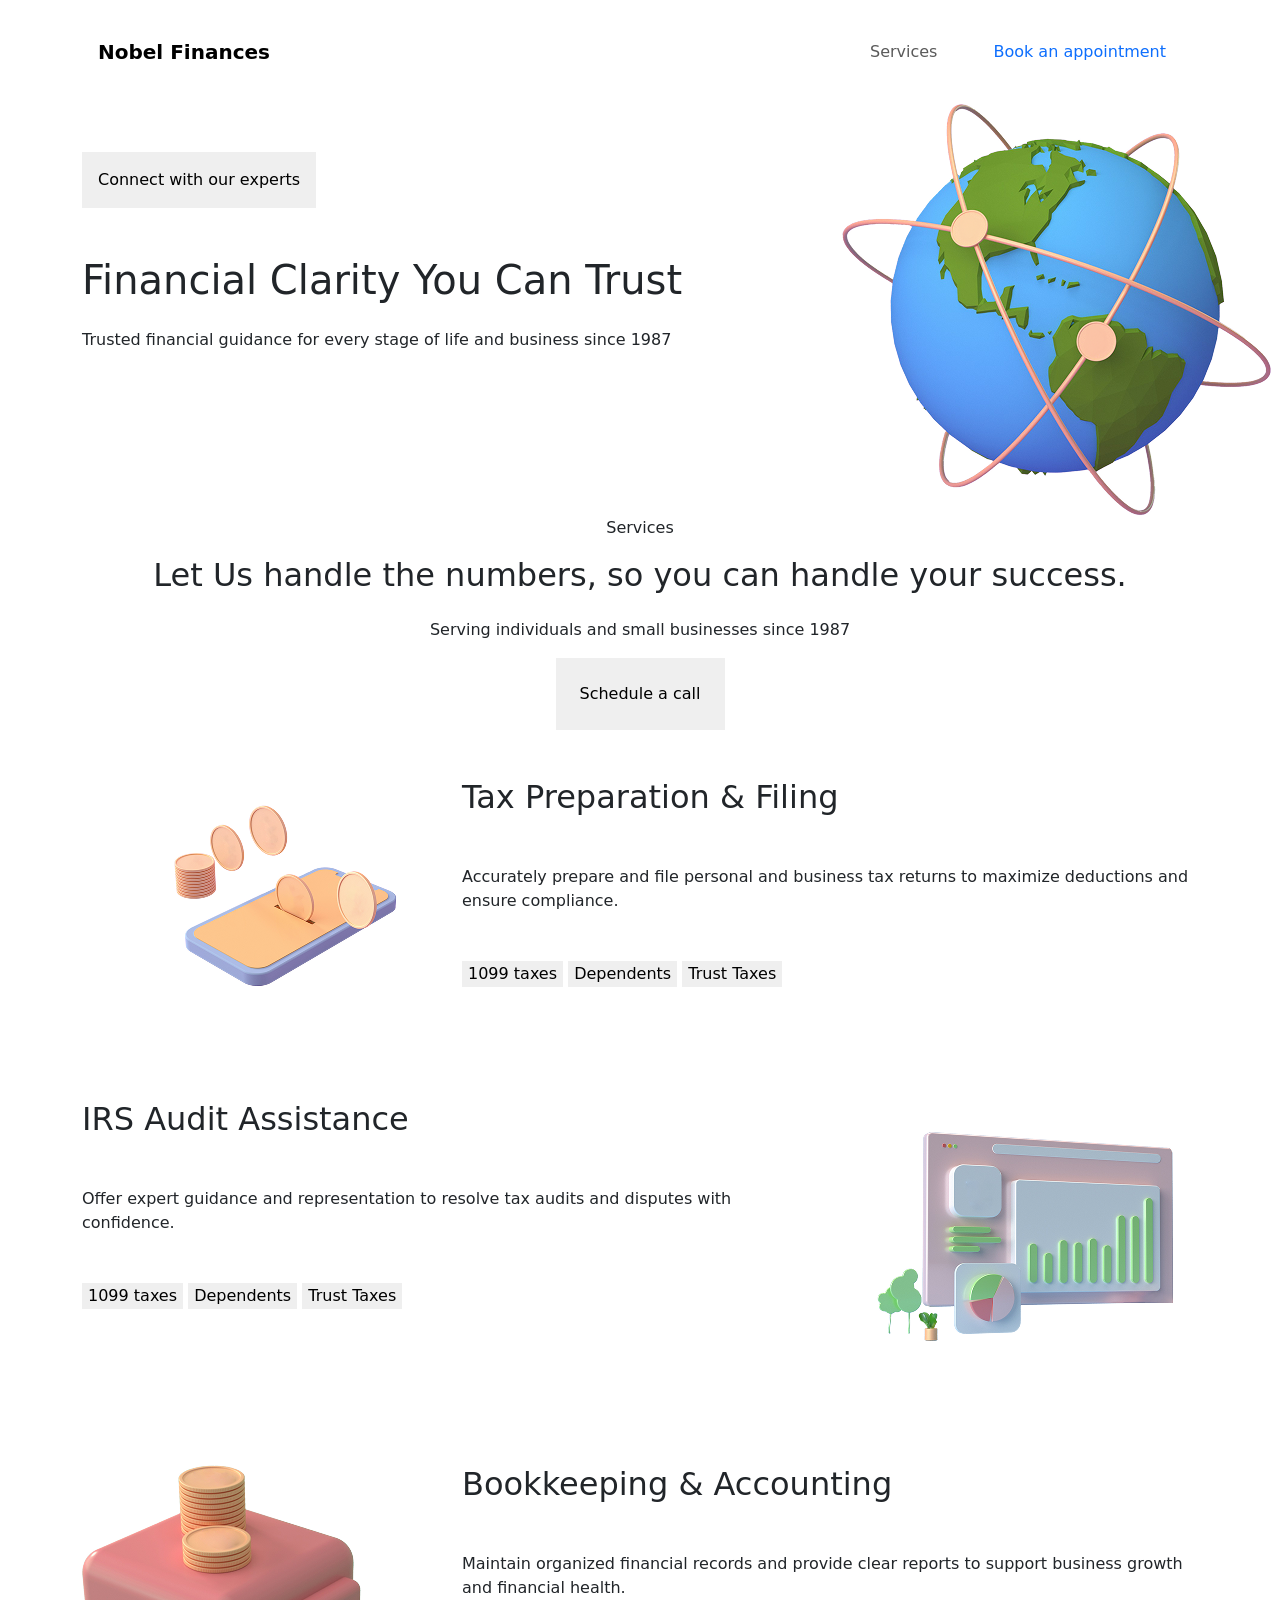
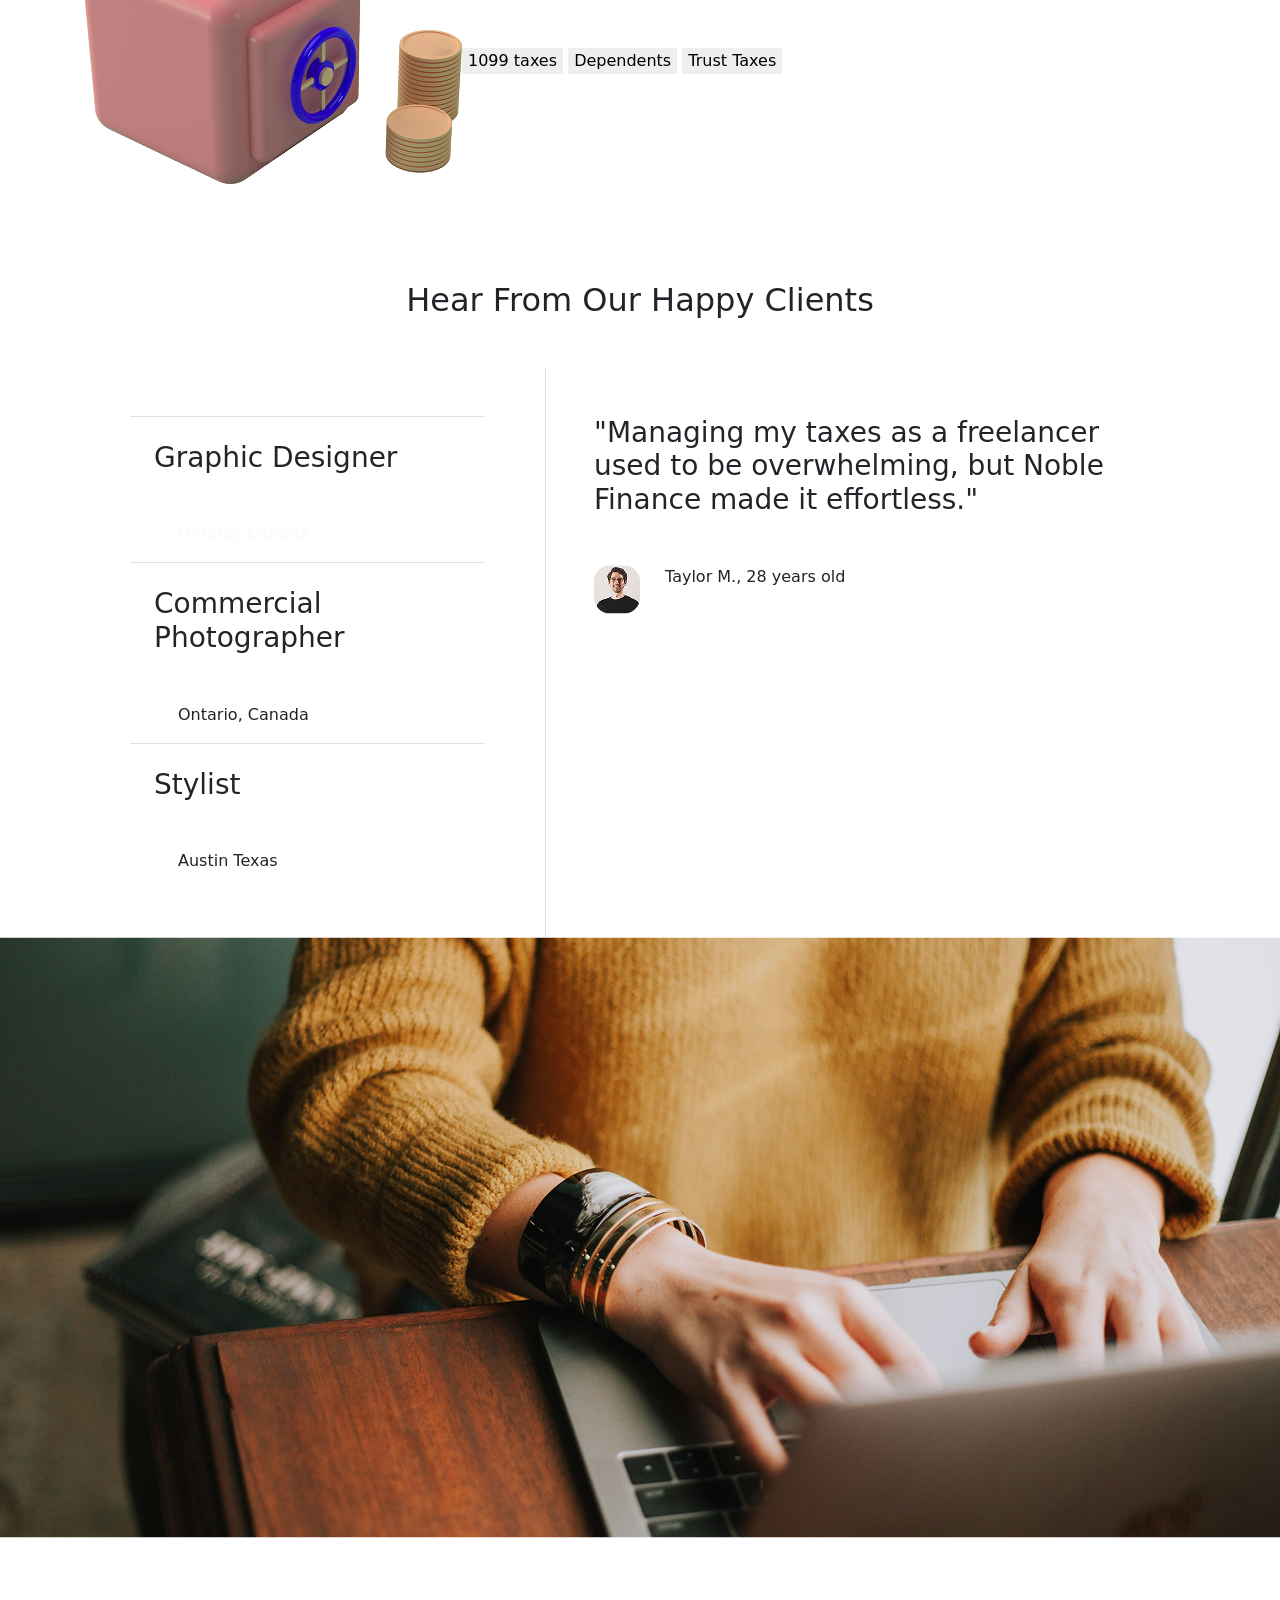
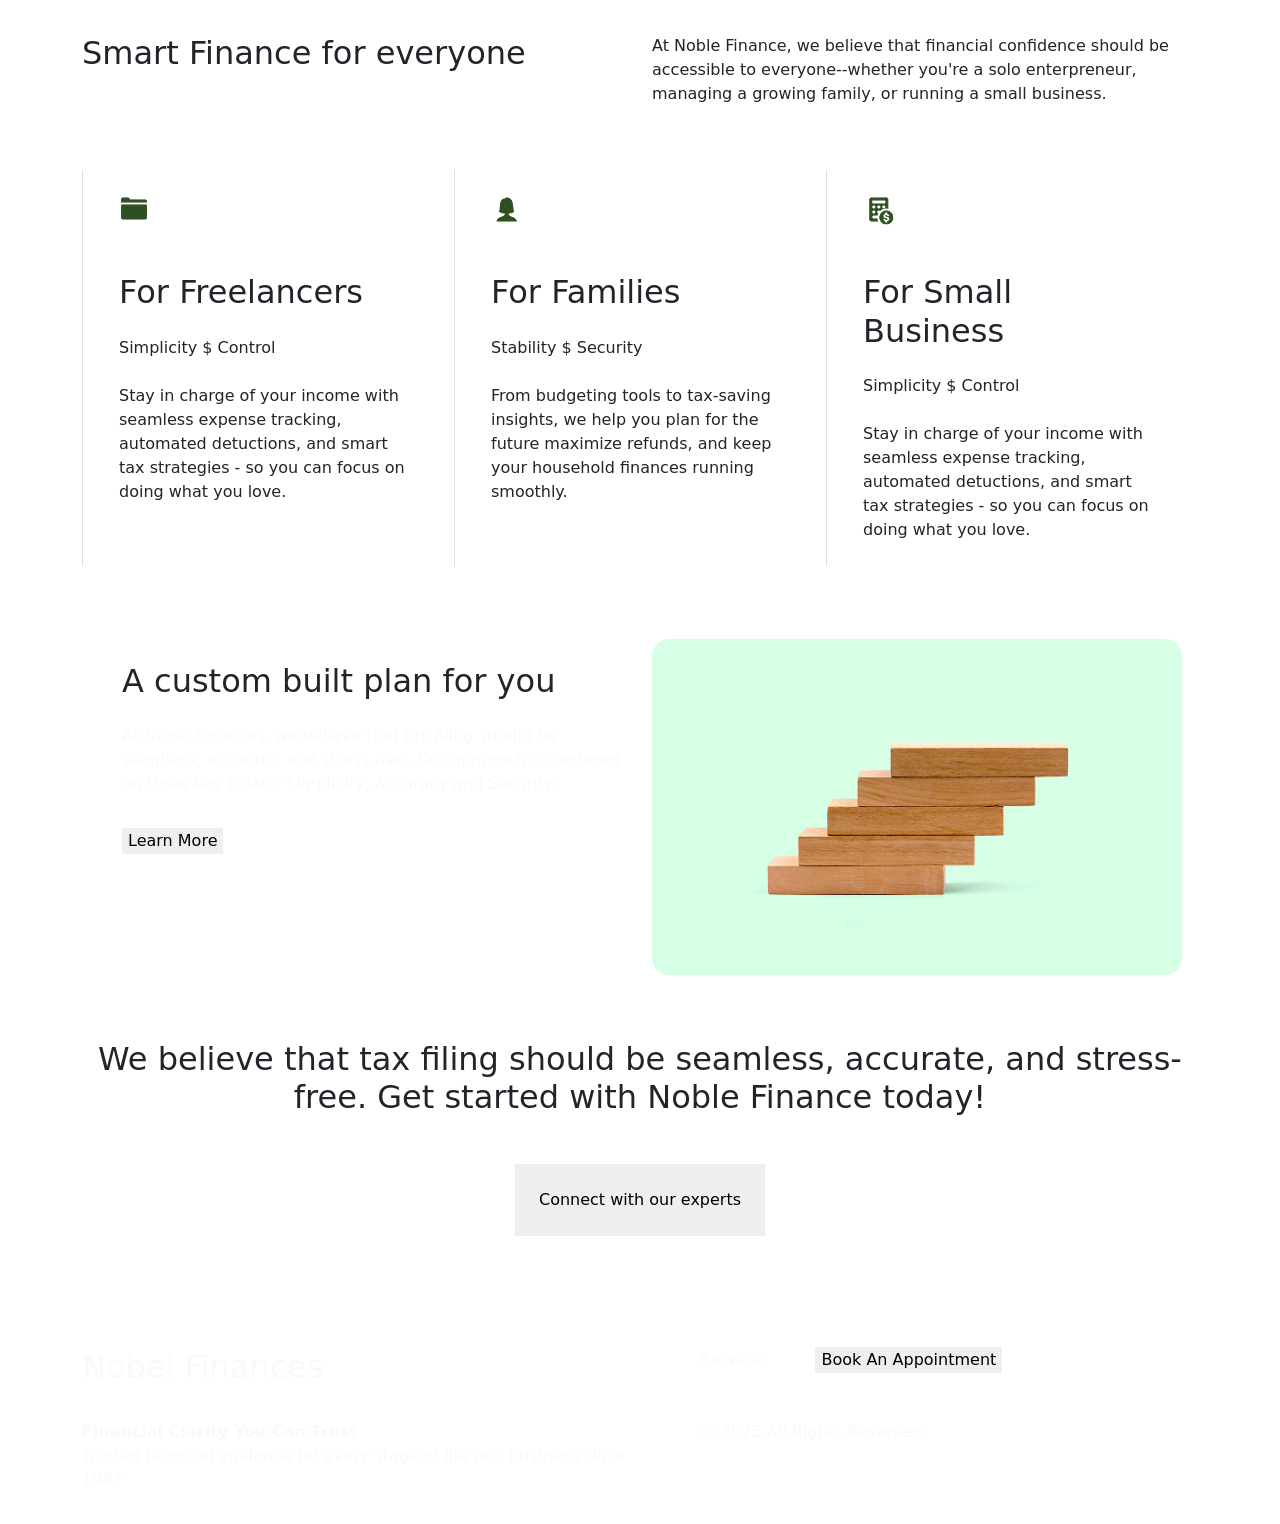
==== commit bf86ddb9: "banner - fix spacing, and order issues, move custom style down to prioritise." ====
--- a/index.html
+++ b/index.html
@@ -5,9 +5,9 @@
   <meta charset="UTF-8">
   <meta name="viewport" content="width=device-width, initial-scale=1.0">
   <title>Friendly Accounting Service - Home</title>
-  <link rel="stylesheet" href="style.css">
   <!-- Bootstrap CDN -->
   <link href="https://cdn.jsdelivr.net/npm/bootstrap@5.3.3/dist/css/bootstrap.min.css" rel="stylesheet">
+  <link rel="stylesheet" href="style.css">
 </head>
 
 <body>
@@ -35,11 +35,11 @@
     <div class="container main-banner">
       <div class="row justify-content-between">
         <div class="col-sm-12 col-md-7">
+          <button class="dark-button border-0 p-3 mt-md-5">Connect with our experts</button>
           <h1 class="main-heading mt-5">Financial Clarity You Can Trust</h1>
           <p class="mt-4">Trusted financial guidance for every stage of life and business since 1987</p>
-          <button class="dark-button border-0 p-3 mt-5 mb-5">Connect with our experts</button>
-        </div>
-        <div class="col-sm-12 col-md-4 atlas-img mb-5">
+        </div>
+        <div class="col-sm-12 col-md-4 atlas-img order-first order-md-last">
           <img src="assets/images/atlas_img.png" alt="atlas img">
         </div>
       </div>
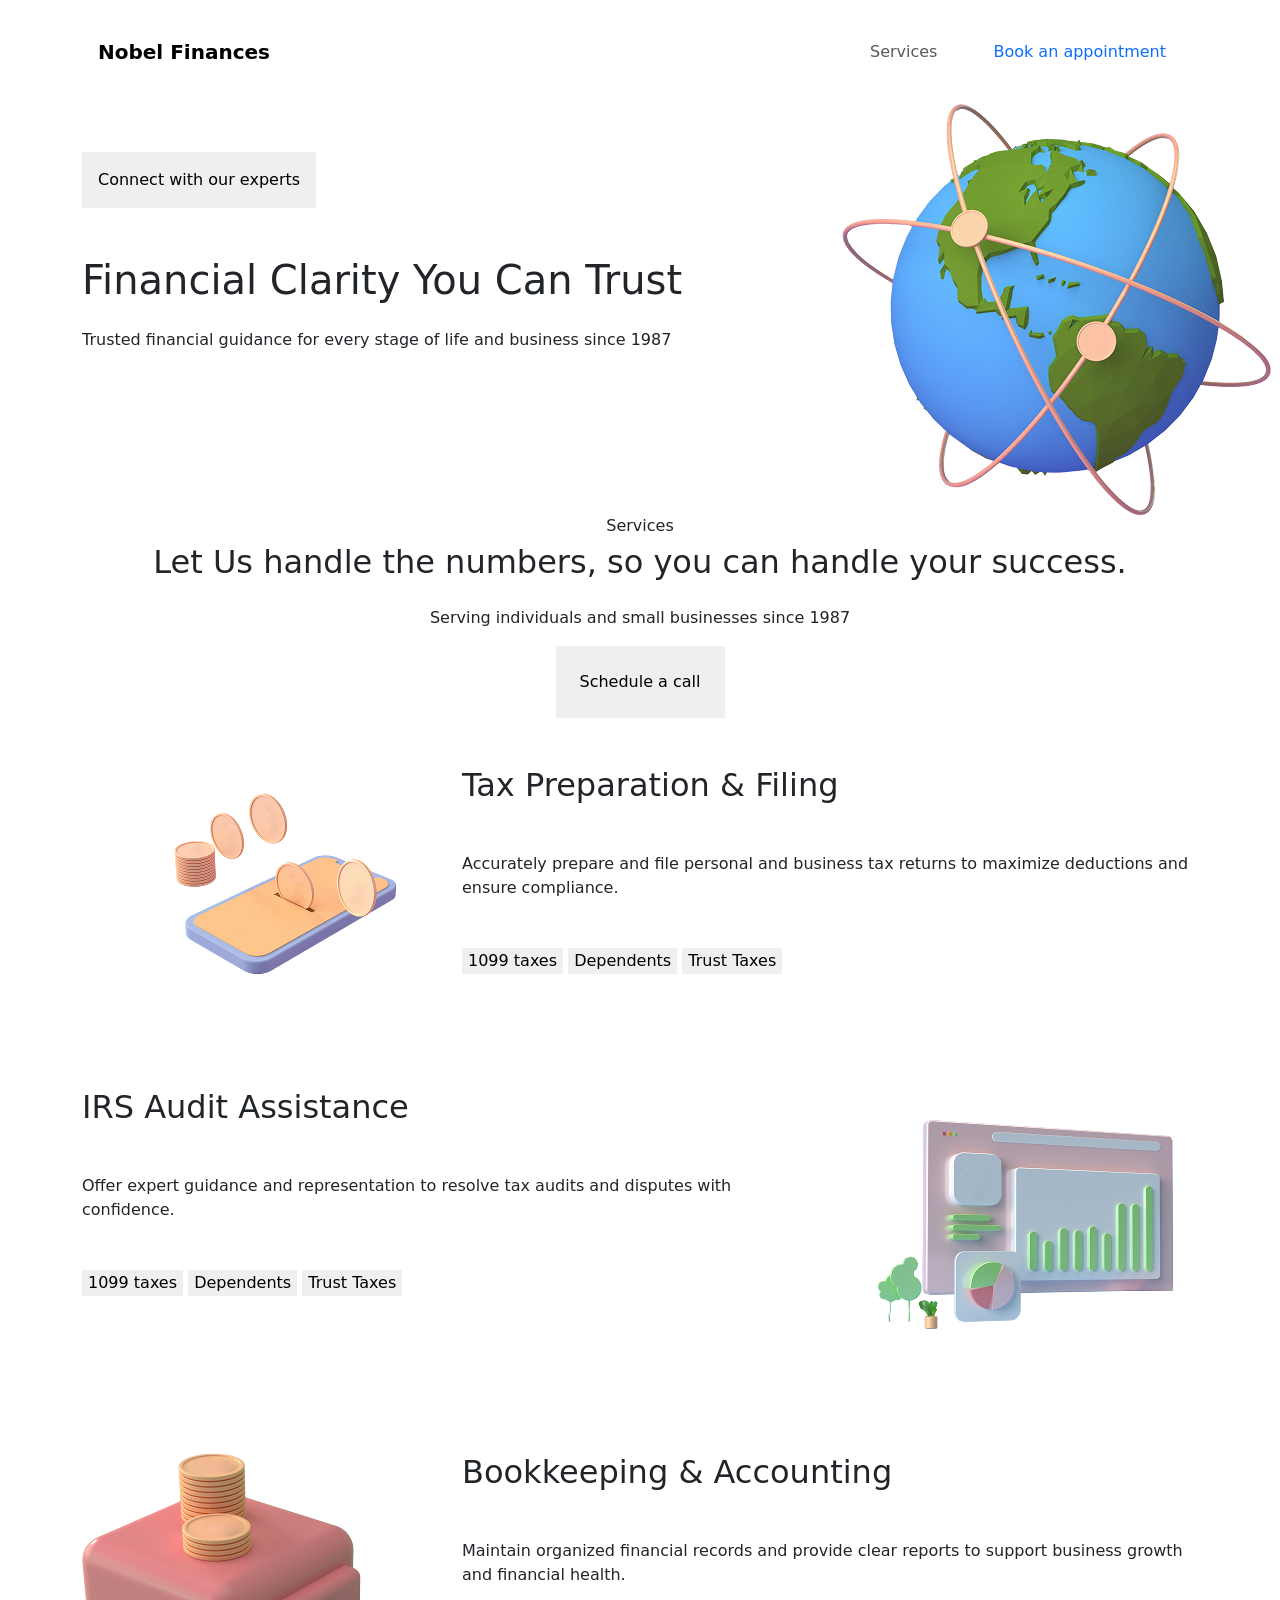
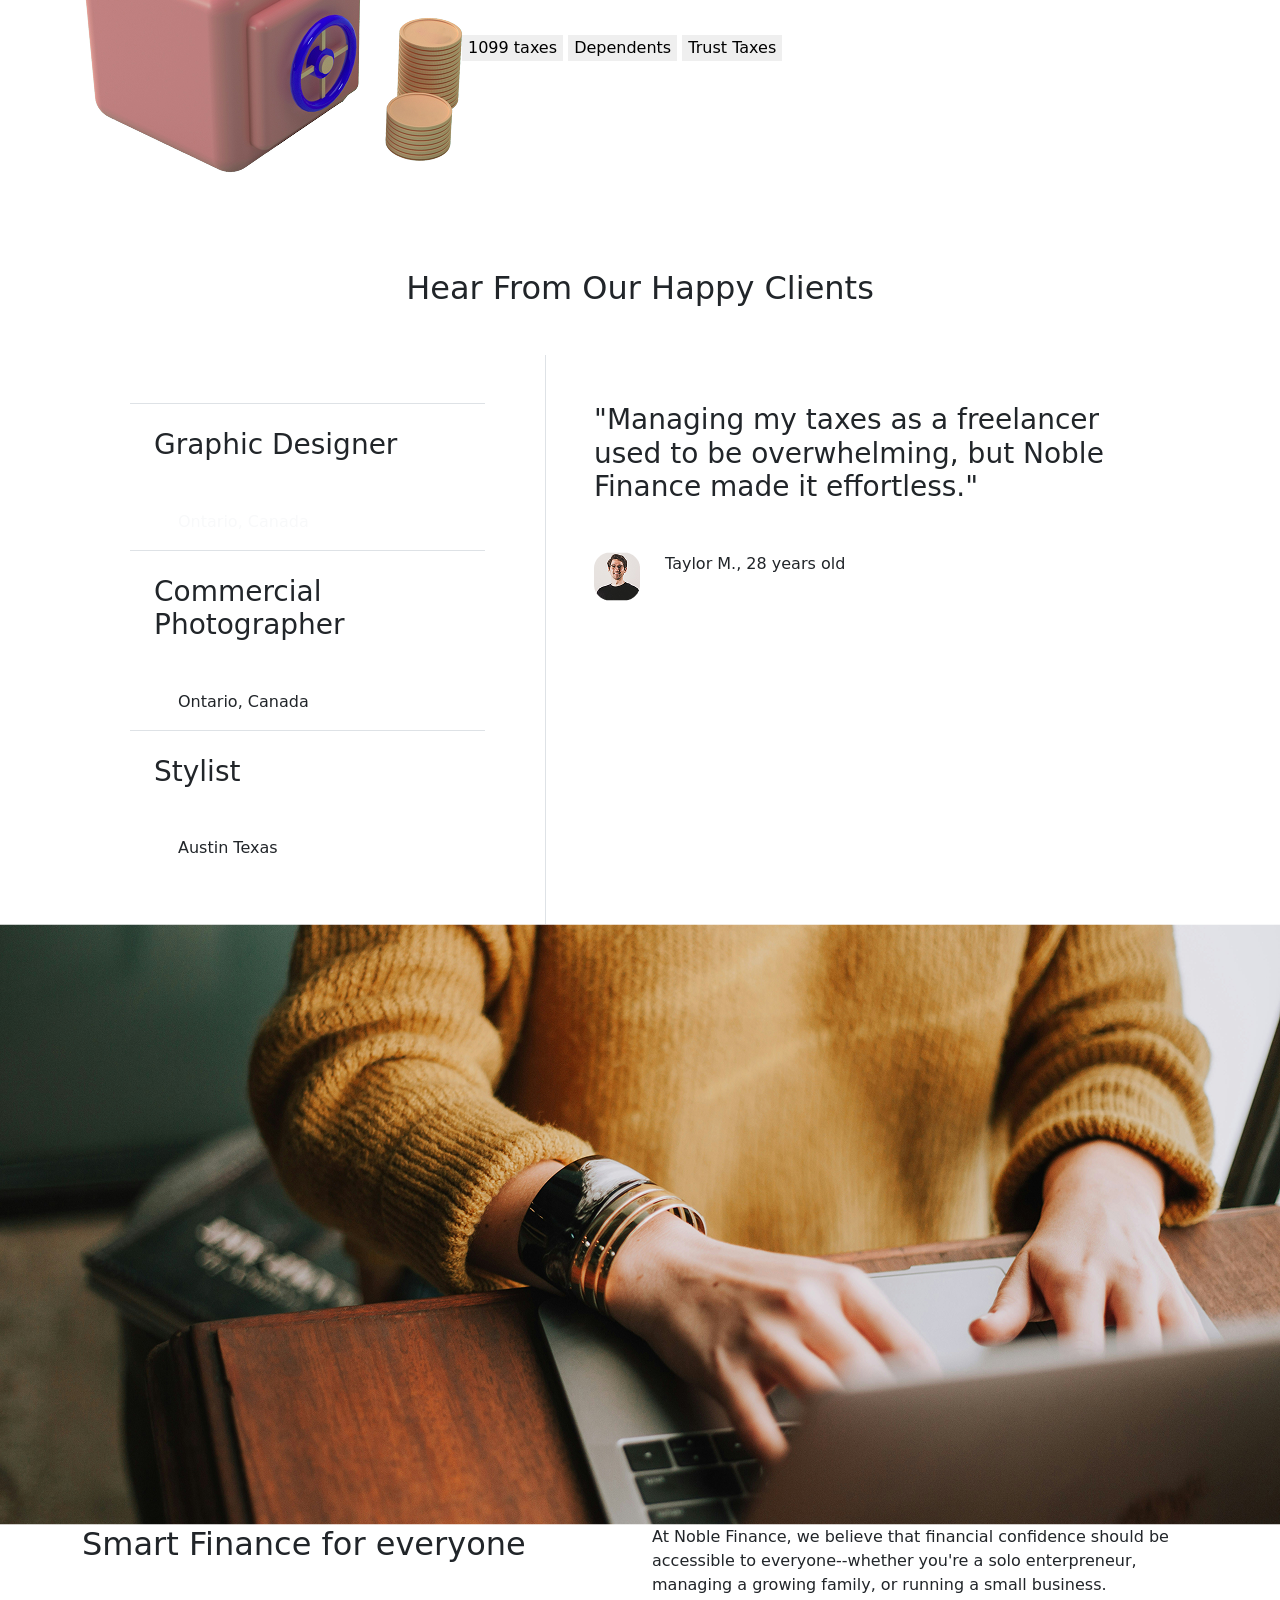
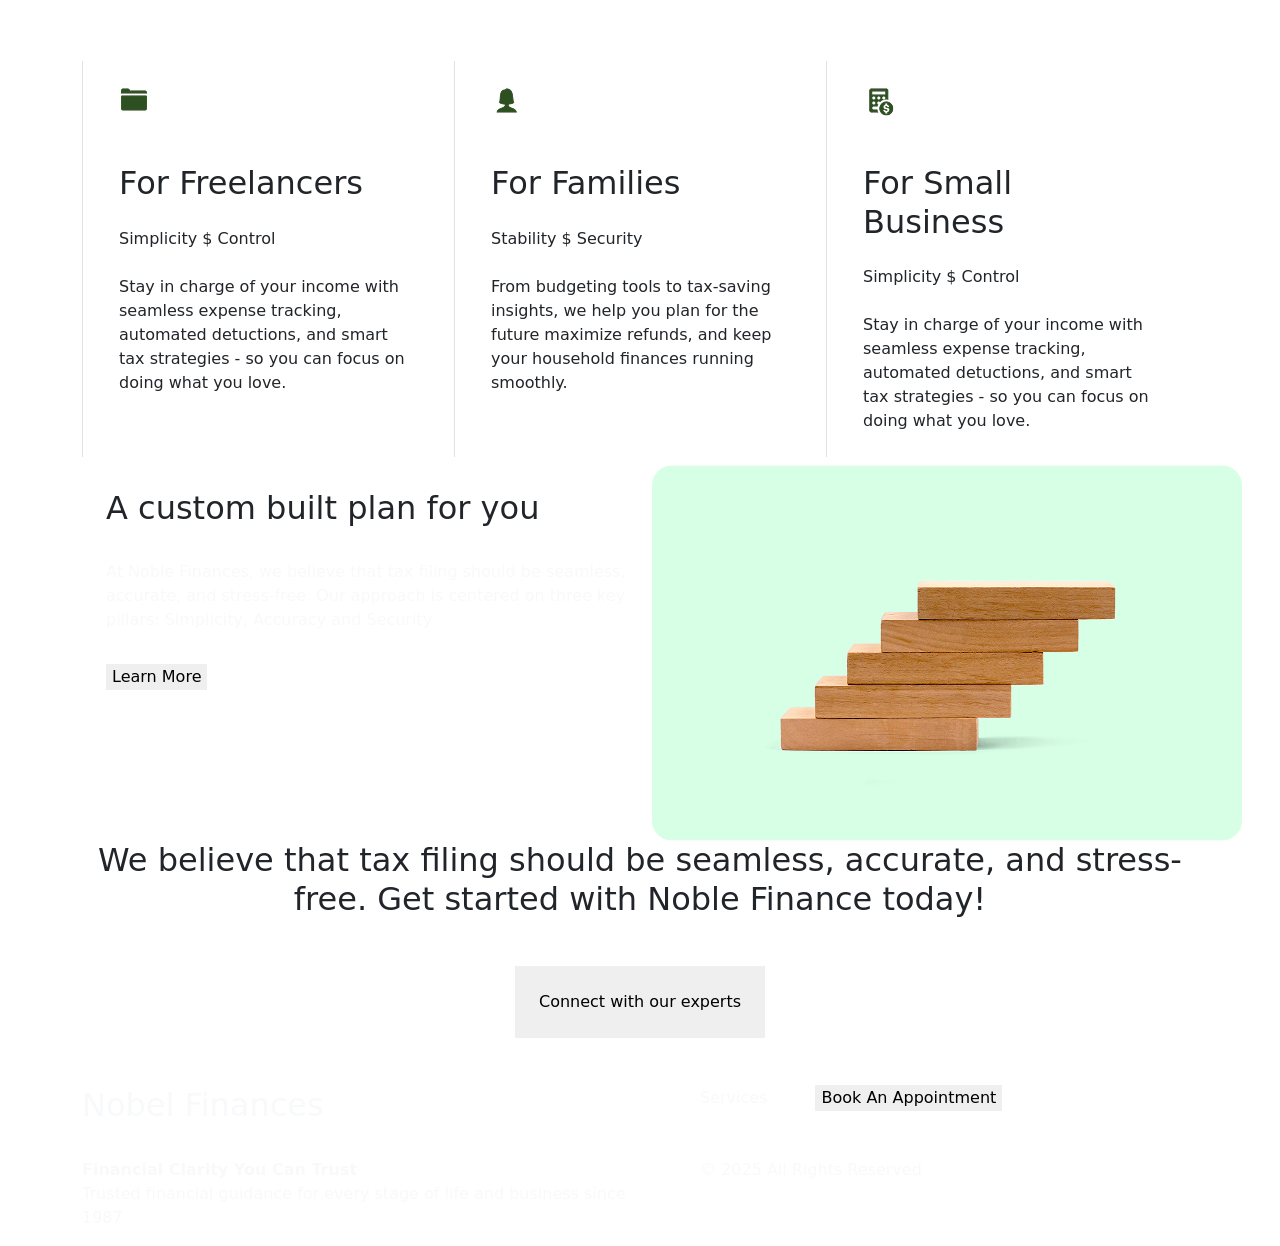
==== commit 9b8caf44: "fix section spacing in services and index page" ====
--- a/index.html
+++ b/index.html
@@ -48,8 +48,8 @@
 
   <main>
     <!-- About Us -->
-    <div class="container home-about">
-      <p class="text-center">Services</p>
+    <div class="container home-about services-section">
+      <h6 class="text-center ">Services</h6>
       <h2 class="sub-title text-center">Let Us handle the numbers, so you can handle your success.
       </h2>
       <p class="text-center mt-4">Serving individuals and small businesses since 1987</p>
@@ -59,174 +59,192 @@
     </div>
     <!--  SMALL BANNERS-->
     <!-- Tax Preparation and Filing -->
-    <div class="container banner-sm d-flex">
-      <div class="row mt-5 mb-5">
-        <div class="col-sm-12 col-md-6 col-lg-4 text-end">
-          <img src="assets/images/taxpayer_banner.png" class="banner-sm-img" alt="mobile gold">
-        </div>
-        <div class="col-sm-12 col-md-6 col-lg-8">
-          <h2 class="banner-sm-title">Tax Preparation & Filing</h2>
-          <p class="banner-sm-text mb-5 mt-5">Accurately prepare and file personal and business tax returns to maximize
-            deductions
-            and ensure compliance.</p>
-          <button class="light-button border-0">1099 taxes</button>
-          <button class="light-button border-0">Dependents</button>
-          <button class="light-button border-0">Trust Taxes</button>
-        </div>
-      </div>
-    </div>
+    <section class="banner-sm-section">
+      <div class="container banner-sm d-flex">
+        <div class="row mt-5 mb-5">
+          <div class="col-sm-12 col-md-6 col-lg-4 text-end">
+            <img src="assets/images/taxpayer_banner.png" class="banner-sm-img" alt="mobile gold">
+          </div>
+          <div class="col-sm-12 col-md-6 col-lg-8">
+            <h2 class="banner-sm-title">Tax Preparation & Filing</h2>
+            <p class="banner-sm-text mb-5 mt-5">Accurately prepare and file personal and business tax returns to
+              maximize
+              deductions
+              and ensure compliance.</p>
+            <button class="light-button border-0">1099 taxes</button>
+            <button class="light-button border-0">Dependents</button>
+            <button class="light-button border-0">Trust Taxes</button>
+          </div>
+        </div>
+      </div>
+    </section>
     <!-- IRS Audit Assistance -->
-    <div class="container banner-sm d-flex justify-content-center">
-      <div class="row flex-row-reverse mt-5 mb-5">
-        <div class="col-sm-12 col-md-6 col-lg-4">
-          <img src="assets/images/audit_img.png" class="banner-sm-img" alt="mobile gold">
-        </div>
-        <div class="col-sm-12 col-md-6 col-lg-8">
-          <h2 class="banner-sm-title">IRS Audit Assistance</h2>
-          <p class="banner-sm-text mb-5 mt-5">
-            Offer expert guidance and representation to resolve tax audits and
-            disputes with confidence.
-          </p>
-          <button class="light-button border-0">1099 taxes</button>
-          <button class="light-button border-0">Dependents</button>
-          <button class="light-button border-0">Trust Taxes</button>
-        </div>
-      </div>
-    </div>
+    <section class="banner-sm-section">
+      <div class="container banner-sm irs-audit d-flex">
+        <div class="row flex-row-reverse mt-5 mb-5">
+          <div class="col-sm-12 col-md-6 col-lg-4">
+            <img src="assets/images/audit_img.png" class="banner-sm-img" alt="mobile gold">
+          </div>
+          <div class="col-sm-12 col-md-6 col-lg-8">
+            <h2 class="banner-sm-title">IRS Audit Assistance</h2>
+            <p class="banner-sm-text mb-5 mt-5">
+              Offer expert guidance and representation to resolve tax audits and
+              disputes with confidence.
+            </p>
+            <button class="light-button border-0">1099 taxes</button>
+            <button class="light-button border-0">Dependents</button>
+            <button class="light-button border-0">Trust Taxes</button>
+          </div>
+        </div>
+      </div>
+    </section>
     <!-- Bookkeeping & Accounting -->
-    <div class="container banner-sm d-flex">
-      <div class="row mt-5 mb-5">
-        <div class="col-sm-12 col-md-6 col-lg-4 text-end">
-          <img src="assets/images/bookkeeping_img.png" class="banner-sm-img" alt="mobile gold">
-        </div>
-        <div class="col-sm-12 col-md-6 col-lg-8">
-          <h2 class="banner-sm-title">Bookkeeping & Accounting</h2>
-          <p class="banner-sm-text mb-5 mt-5">
-            Maintain organized financial records and provide clear reports to support
-            business growth and financial health.</p>
-          <button class="light-button border-0">1099 taxes</button>
-          <button class="light-button border-0">Dependents</button>
-          <button class="light-button border-0">Trust Taxes</button>
-        </div>
-      </div>
-    </div>
+    <section class="banner-sm-section bookkeeping-section">
+      <div class="container banner-sm d-flex">
+        <div class="row mt-5 mb-5">
+          <div class="col-sm-12 col-md-6 col-lg-4 text-end">
+            <img src="assets/images/bookkeeping_img.png" class="banner-sm-img" alt="mobile gold">
+          </div>
+          <div class="col-sm-12 col-md-6 col-lg-8">
+            <h2 class="banner-sm-title">Bookkeeping & Accounting</h2>
+            <p class="banner-sm-text mb-5 mt-5">
+              Maintain organized financial records and provide clear reports to support
+              business growth and financial health.</p>
+            <button class="light-button border-0">1099 taxes</button>
+            <button class="light-button border-0">Dependents</button>
+            <button class="light-button border-0">Trust Taxes</button>
+          </div>
+        </div>
+      </div>
+    </section>
+
     <!-- Client Review -->
-    <div class="container client-review mt-5">
-      <div class="row">
-        <h2 class="sub-title text-center mb-5">Hear From Our Happy Clients</h2>
-        <div class="col-sm-12 col-md-5 p-5 review-section">
-          <div class="container dark-card">
-            <!-- <div class="horizontal-line mt-3"></div> -->
-            <h3 class="card-header border-top p-4">Graphic Designer</h3>
-            <p class="text-light ms-5 mt-4">Ontario, Canada</p>
-          </div>
-          <div class="container light-card">
-            <!-- <div class="horizontal-line mt-3"></div> -->
-            <h3 class="card-header border-top p-4">Commercial Photographer</h3>
-            <p class="ms-5 mt-4">Ontario, Canada</p>
-          </div>
-          <div class="container light-card">
-            <!-- <div class="horizontal-line mt-3"></div> -->
-            <h3 class="card-header border-top p-4">Stylist</h3>
-            <p class="ms-5 mt-4">Austin Texas</p>
-          </div>
-        </div>
-
-        <div class="col-sm-12 col-md-7 border-start p-5">
-          <!-- <div class="vertical-line"></div> -->
-          <div>
-            <h3>"Managing my taxes as a freelancer used to be overwhelming, but
-              Noble Finance made it effortless."
-            </h3>
-            <div class="d-flex mt-5">
-              <img src="assets/images/taylor_avatar.png" class="img-fluid" alt="taylor avatar">
-              <p class="ms-4">Taylor M., 28 years old</p>
-            </div>
-          </div>
-        </div>
-      </div>
-    </div>
+    <section class="client-section">
+      <div class="container client-review mt-5">
+        <div class="row">
+          <h2 class="sub-title text-center mb-5">Hear From Our Happy Clients</h2>
+          <div class="col-sm-12 col-md-5 p-5 review-section">
+            <div class="container dark-card">
+              <!-- <div class="horizontal-line mt-3"></div> -->
+              <h3 class="card-header border-top p-4">Graphic Designer</h3>
+              <p class="text-light ms-5 mt-4">Ontario, Canada</p>
+            </div>
+            <div class="container light-card">
+              <!-- <div class="horizontal-line mt-3"></div> -->
+              <h3 class="card-header border-top p-4">Commercial Photographer</h3>
+              <p class="ms-5 mt-4">Ontario, Canada</p>
+            </div>
+            <div class="container light-card">
+              <!-- <div class="horizontal-line mt-3"></div> -->
+              <h3 class="card-header border-top p-4">Stylist</h3>
+              <p class="ms-5 mt-4">Austin Texas</p>
+            </div>
+          </div>
+
+          <div class="col-sm-12 col-md-7 border-start p-5">
+            <!-- <div class="vertical-line"></div> -->
+            <div>
+              <h3>"Managing my taxes as a freelancer used to be overwhelming, but
+                Noble Finance made it effortless."
+              </h3>
+              <div class="d-flex mt-5">
+                <img src="assets/images/taylor_avatar.png" class="img-fluid" alt="taylor avatar">
+                <p class="ms-4">Taylor M., 28 years old</p>
+              </div>
+            </div>
+          </div>
+        </div>
+      </div>
+    </section>
 
     <!-- Full image banner -->
-    <div>
-      <img src="assets/images/banner_fullimg.png" class="full-img-banner" alt="">
-    </div>
+    <section class="full-image">
+      <div>
+        <img src="assets/images/banner_fullimg.png" class="full-img-banner" alt="">
+      </div>
+    </section>
 
     <!-- Finance for everyone -->
-    <div class="container smart-finance mt-5">
-      <div class="row">
-        <div class="col-md-6 d-flex">
-          <h2 class="sub-title mt-5">Smart Finance for everyone</h2>
-        </div>
-        <div class="col-md-6 mt-5 ">
-          <p>At Noble Finance, we believe that financial confidence should be accessible to
-            everyone--whether you're a solo enterpreneur, managing a growing family, or
-            running a small business.
-          </p>
-        </div>
-      </div>
+    <section class="smart-finance">
       <div class="container">
-        <div class="row mt-5">
-          <div class="col-md-12 col-lg-4 border-start">
-            <img src="assets/icons/folder_icon.png" class="m-4" alt="folder icon">
-            <h2 class="banner-sm-title m-4">For Freelancers</h2>
-            <p class="m-4">Simplicity $ Control</p>
-            <p class="m-4">Stay in charge of your income with seamless expense tracking, automated detuctions,
-              and smart tax strategies - so you can focus on doing what you love.
+        <div class="row">
+          <div class="col-md-6 d-flex">
+            <h2 class="sub-title">Smart Finance for everyone</h2>
+          </div>
+          <div class="col-md-6">
+            <p>At Noble Finance, we believe that financial confidence should be accessible to
+              everyone--whether you're a solo enterpreneur, managing a growing family, or
+              running a small business.
             </p>
           </div>
-          <div class="col-md-12 col-lg-4 border-start">
-            <img src="assets/icons/dp_icon.png" class="m-4" alt="dp icon">
-            <h2 class="banner-sm-title m-4">For Families</h2>
-            <p class="m-4">Stability $ Security</p>
-            <p class="m-4">From budgeting tools to tax-saving insights, we help you plan for the future maximize
-              refunds, and keep your household finances running smoothly.
+        </div>
+        <div class="container">
+          <div class="row mt-5">
+            <div class="col-md-12 col-lg-4 border-start">
+              <img src="assets/icons/folder_icon.png" class="m-4" alt="folder icon">
+              <h2 class="banner-sm-title m-4">For Freelancers</h2>
+              <p class="m-4">Simplicity $ Control</p>
+              <p class="m-4">Stay in charge of your income with seamless expense tracking, automated detuctions,
+                and smart tax strategies - so you can focus on doing what you love.
+              </p>
+            </div>
+            <div class="col-md-12 col-lg-4 border-start">
+              <img src="assets/icons/dp_icon.png" class="m-4" alt="dp icon">
+              <h2 class="banner-sm-title m-4">For Families</h2>
+              <p class="m-4">Stability $ Security</p>
+              <p class="m-4">From budgeting tools to tax-saving insights, we help you plan for the future maximize
+                refunds, and keep your household finances running smoothly.
+              </p>
+            </div>
+            <div class="col-md-12 col-lg-4 border-start">
+              <img src="assets/icons/calculator_icon.png" class="m-4" alt="Finance calculator icon">
+              <h2 class="banner-sm-title m-4">For Small Business</h2>
+              <p class="m-4">Simplicity $ Control</p>
+              <p class="m-4">Stay in charge of your income with seamless expense tracking, automated detuctions,
+                and smart tax strategies - so you can focus on doing what you love.
+              </p>
+            </div>
+          </div>
+        </div>
+      </div>
+    </section>
+
+    <!-- Custom built plan banner -->
+    <section class="custom">
+      <div class="container">
+        <div class="row custom-plan-banner">
+          <div class="col-sm-12 col-md-6 custom-plan dark-card mt-2">
+            <h2 class="p-4">A custom built plan for you</h2>
+            <p class="text-light ms-4">At Noble Finances, we believe that tax filing should be seamless, accurate, and
+              stress-free.
+              Our approach is centered on three key pillars: Simplicity, Accuracy and Security.
             </p>
-          </div>
-          <div class="col-md-12 col-lg-4 border-start">
-            <img src="assets/icons/calculator_icon.png" class="m-4" alt="Finance calculator icon">
-            <h2 class="banner-sm-title m-4">For Small Business</h2>
-            <p class="m-4">Simplicity $ Control</p>
-            <p class="m-4">Stay in charge of your income with seamless expense tracking, automated detuctions,
-              and smart tax strategies - so you can focus on doing what you love.
-            </p>
-          </div>
-        </div>
-      </div>
-    </div>
-
-    <!-- Custom built plan banner -->
-    <div class="container mt-5">
-      <div class="row custom-plan-banner p-3">
-        <div class="col-md-6 custom-plan dark-card mt-2">
-          <h2 class="m-4">A custom built plan for you</h2>
-          <p class="text-light ms-4">At Noble Finances, we believe that tax filing should be seamless, accurate, and
-            stress-free.
-            Our approach is centered on three key pillars: Simplicity, Accuracy and Security.
-          </p>
-          <button class="light-button border-0 mt-3 ms-4">Learn More</button>
-        </div>
-        <div class="col-md-6 mt-2">
-          <img src="assets/images/wooden_graph.png" class="w-100" alt="">
-        </div>
-      </div>
-    </div>
+            <button class="light-button border-0 mt-3 ms-4">Learn More</button>
+          </div>
+          <div class="col-sm-12 col-md-6 mt-2">
+            <img src="assets/images/wooden_graph.png" alt="">
+          </div>
+        </div>
+      </div>
+    </section>
 
     <!-- About Our Moto -->
-    <div class="container home-about">
-      <h2 class="sub-title text-center mt-5">
-        We believe that tax filing should be seamless, accurate, and stress-free.
-        Get started with Noble Finance today!
-      </h2>
-      <div class="d-flex justify-content-center mt-5">
-        <button class="dark-button border-0 p-4">Connect with our experts</button>
-      </div>
-    </div>
+    <section class="company-moto">
+      <div class="container home-about">
+        <h2 class="sub-title text-center">
+          We believe that tax filing should be seamless, accurate, and stress-free.
+          Get started with Noble Finance today!
+        </h2>
+        <div class="d-flex justify-content-center mt-5">
+          <button class="dark-button border-0 p-4">Connect with our experts</button>
+        </div>
+      </div>
+    </section>
   </main>
 
   <!-- Footer Section -->
   <footer class="footer-section">
-    <div class="container py-3 mt-5">
+    <div class="container">
       <div class="row">
         <div class="col-sm-12 col-md-6 d-flex">
           <h2 class="text-light mt-5">Nobel Finances</h2>
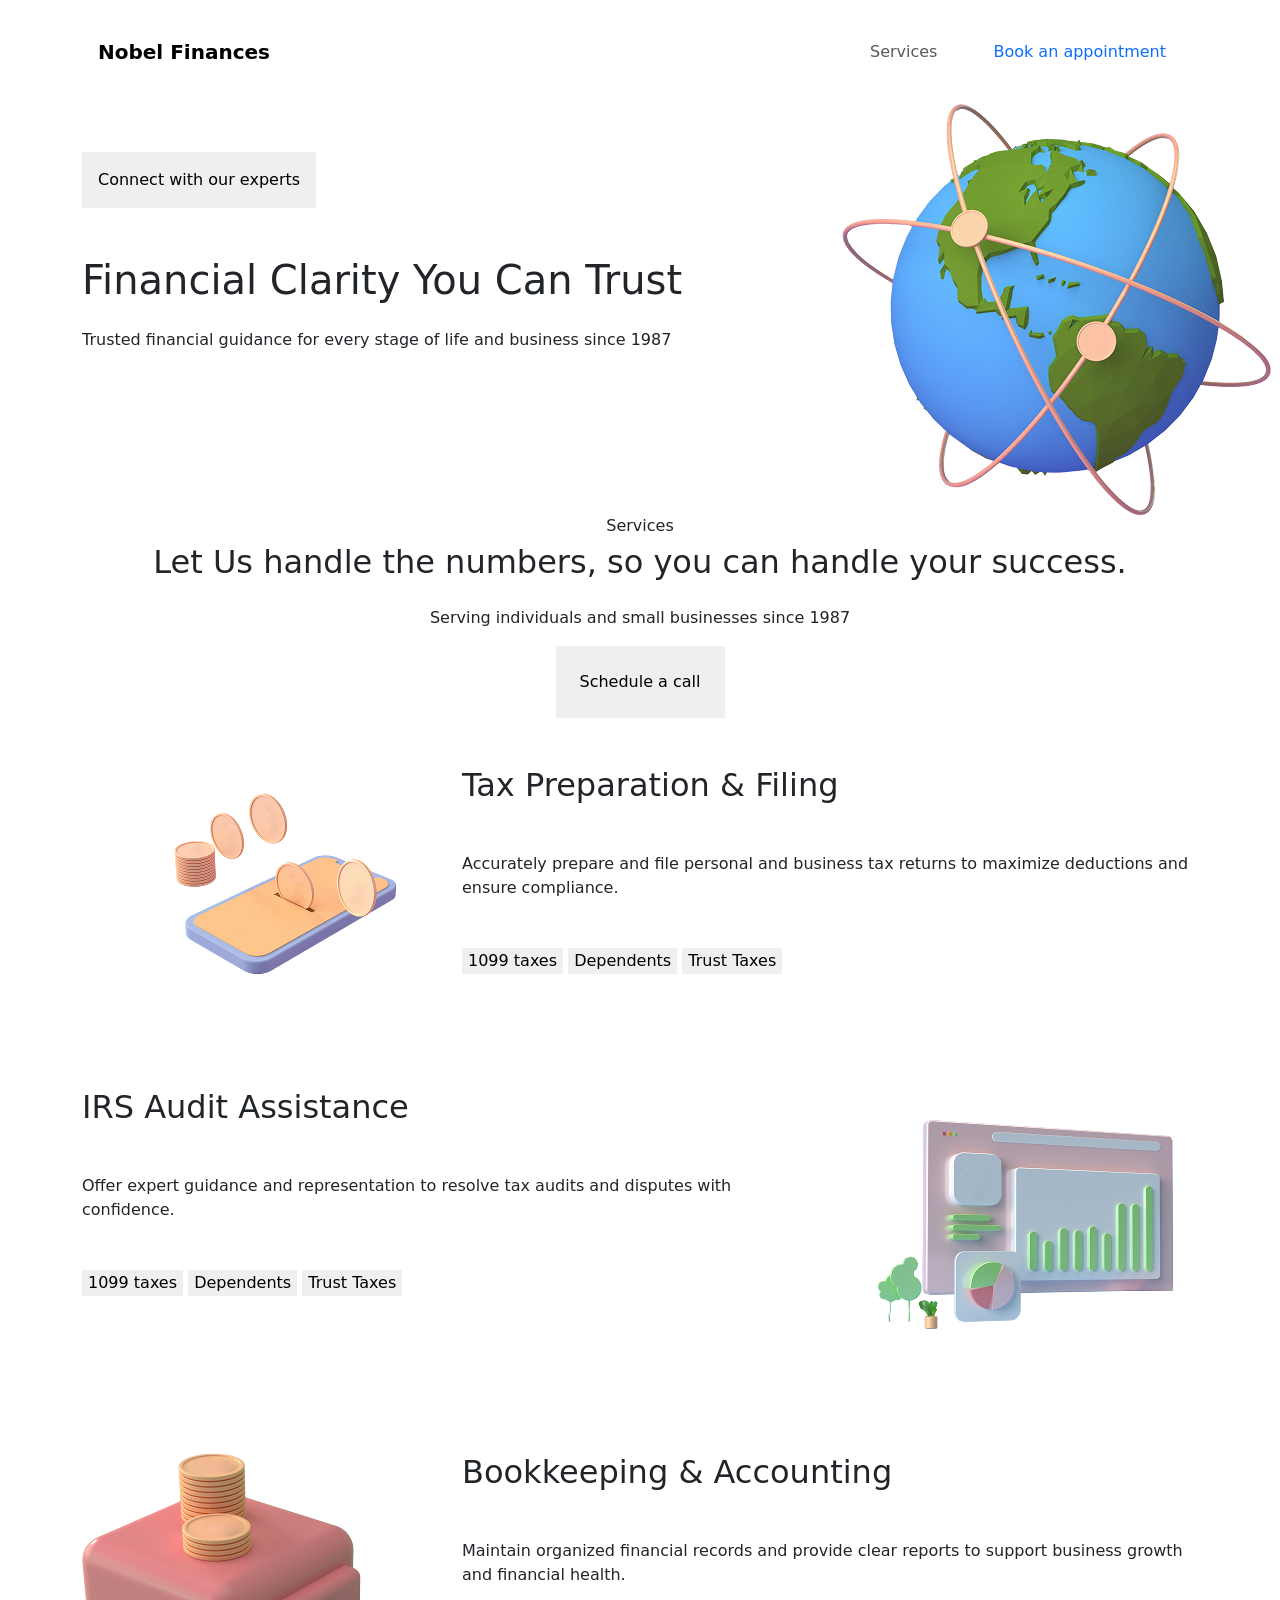
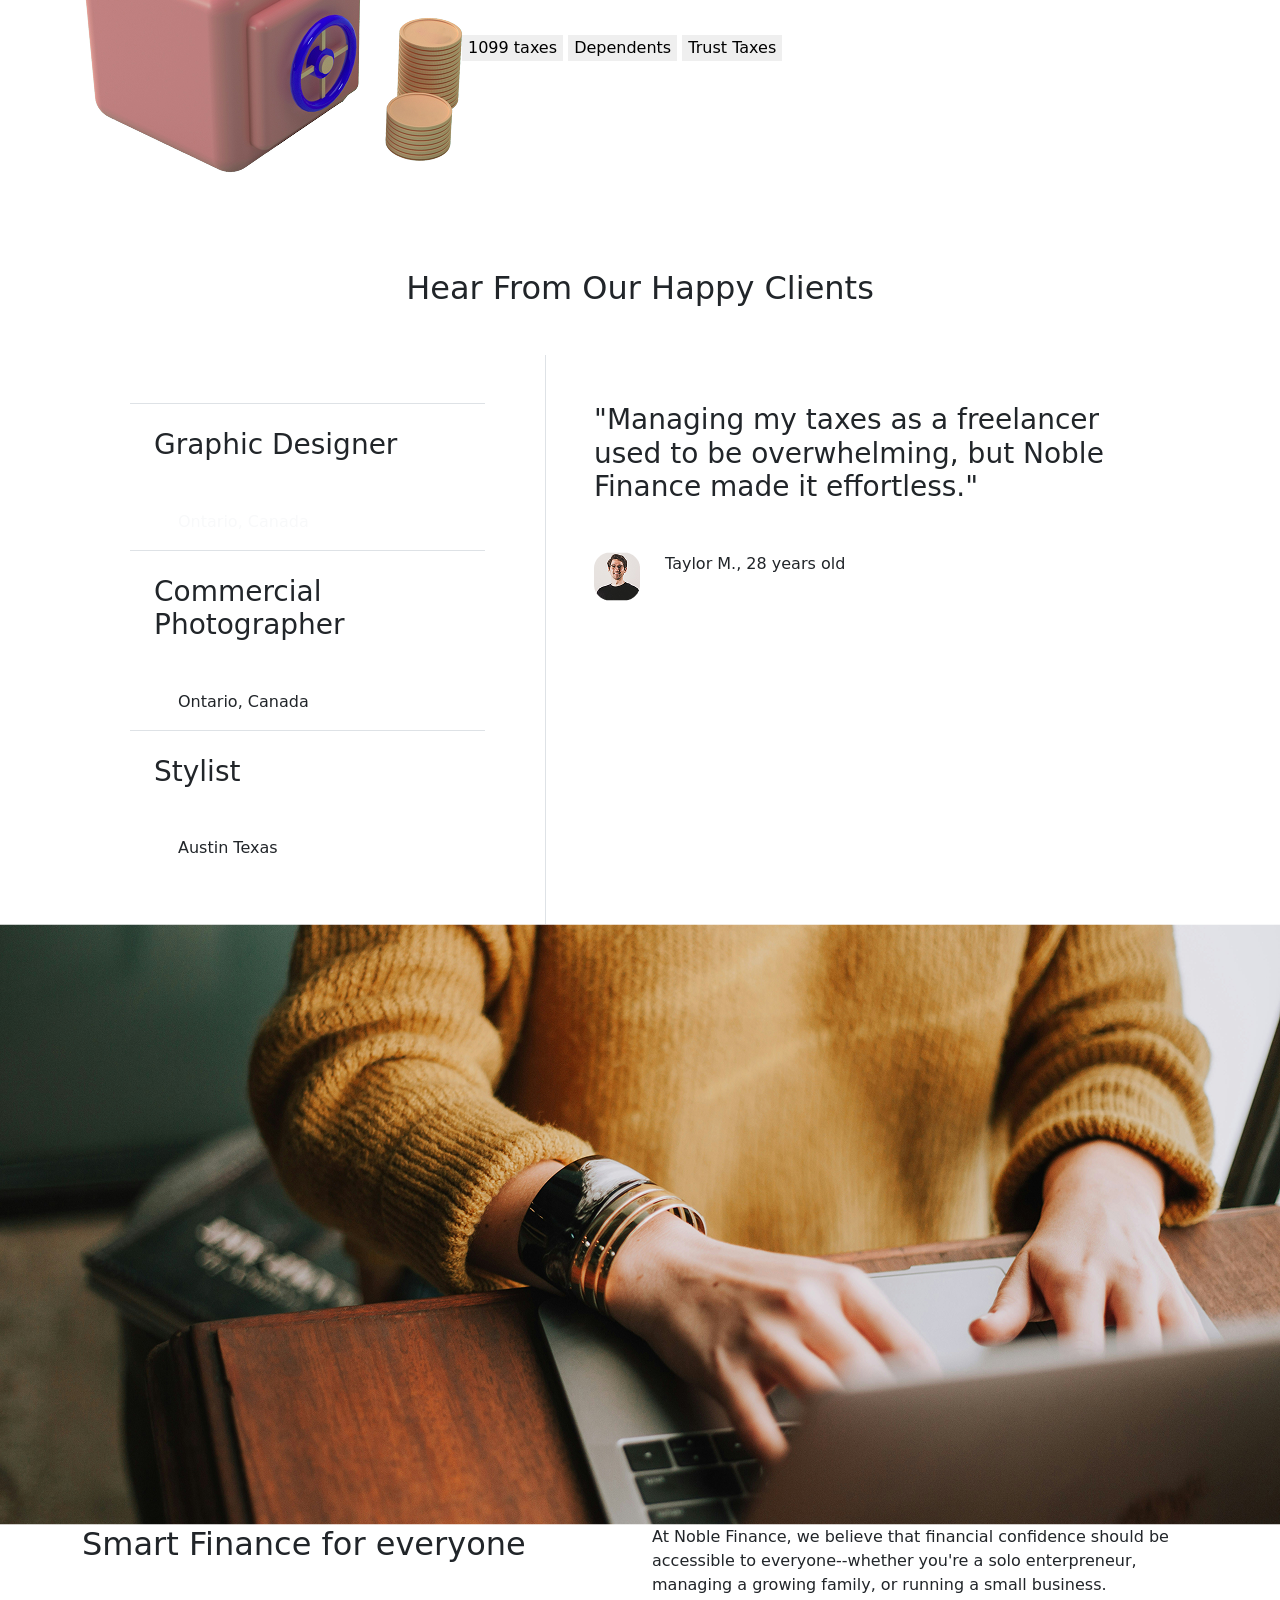
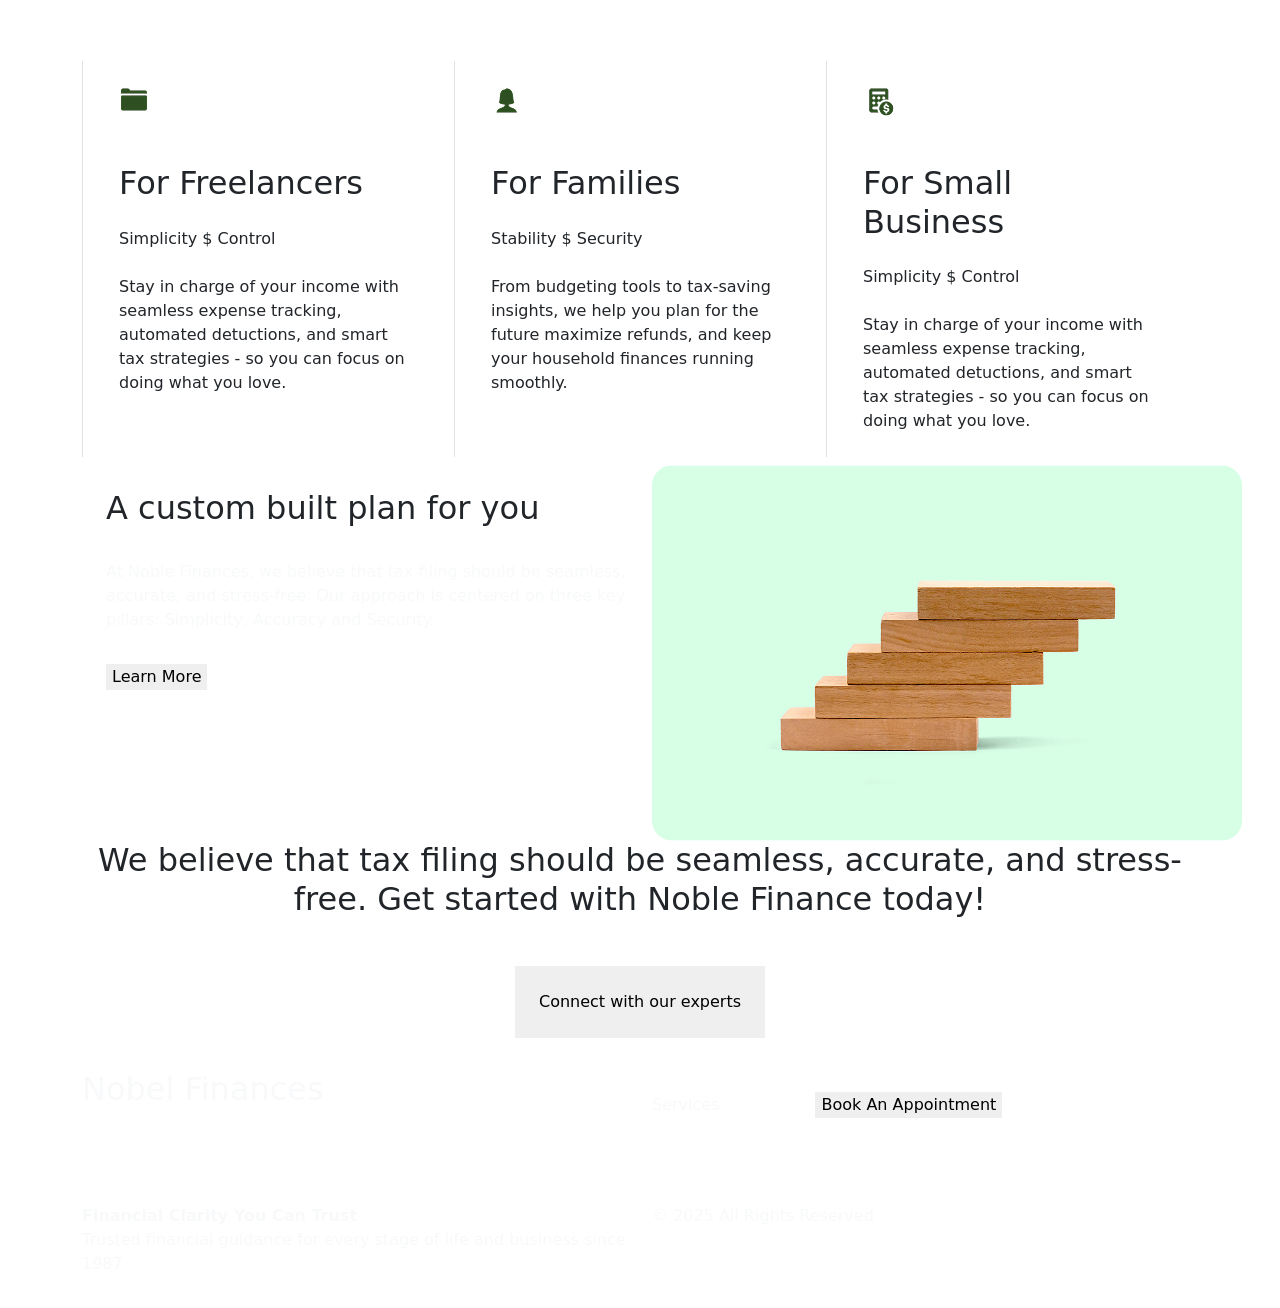
==== commit c579a518: "fix footer adjustment" ====
--- a/index.html
+++ b/index.html
@@ -244,26 +244,26 @@
 
   <!-- Footer Section -->
   <footer class="footer-section">
-    <div class="container">
+    <div class="container py-3">
       <div class="row">
         <div class="col-sm-12 col-md-6 d-flex">
-          <h2 class="text-light mt-5">Nobel Finances</h2>
+          <h2 class="text-light mt-3 mb-5">Nobel Finances</h2>
         </div>
         <div class="col-sm-12 col-md-6 d-flex">
           <div class="footer-text d-flex align-items-center">
-            <a class="footer-tex text-light text-decoration-none m-5" href="#">Services</a>
-            <button class="light-button border-0">Book An Appointment</button>
+            <a class="footer-tex text-light text-decoration-none me-5" href="#">Services</a>
+            <button class="light-button border-0 ms-5">Book An Appointment</button>
           </div>
         </div>
       </div>
       <div class="row">
-        <div class="col-sm-12 col-md-6">
+        <div class="col-sm-12 col-md-6 mt-5">
           <p class="footer-text text-light"><b class="text-light d-block">Financial Clarity You Can Trust</b>
             Trusted financial guidance for every stage of life and business since 1987
           </p>
         </div>
         <div class="col-sm-12 col-md-6">
-          <p class="footer-text text-light ms-5">&copy; 2025 All Rights Reserved</p>
+          <p class="footer-text text-light mt-5">&copy; 2025 All Rights Reserved</p>
         </div>
       </div>
     </div>
